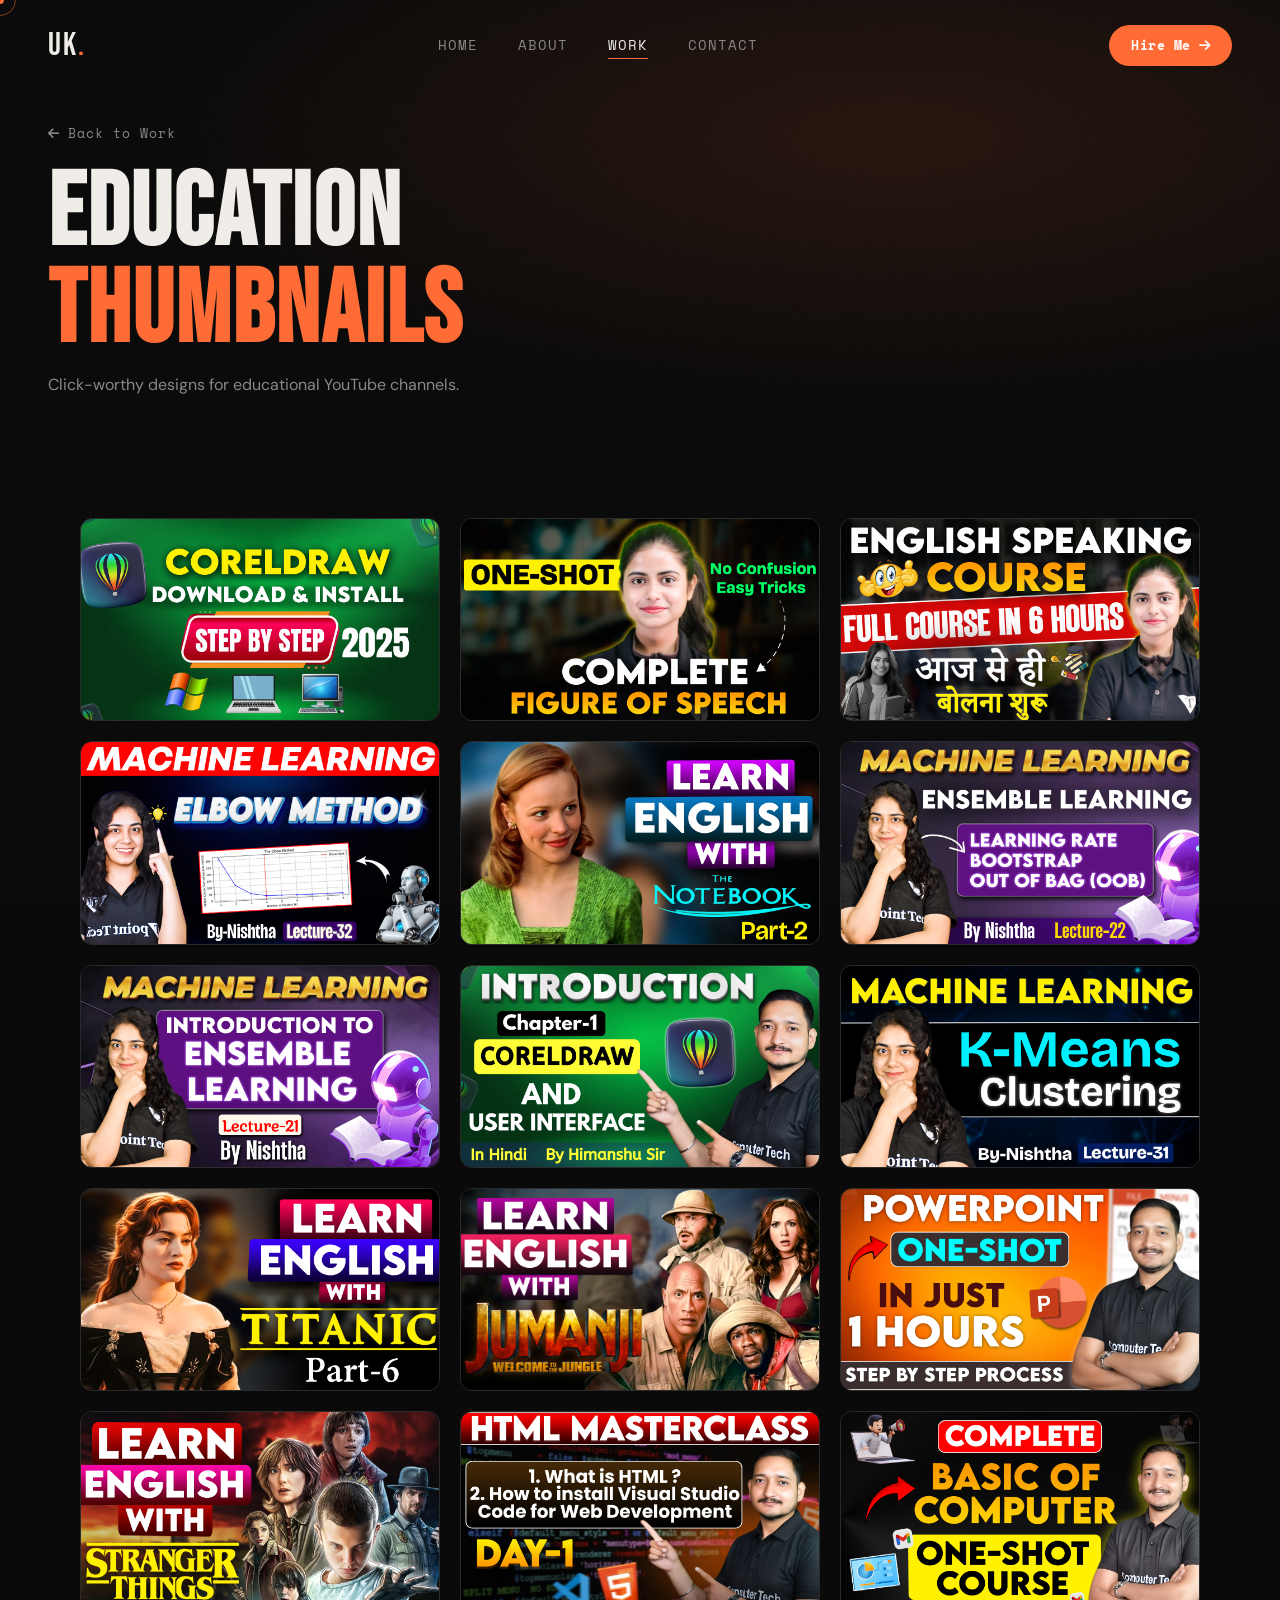
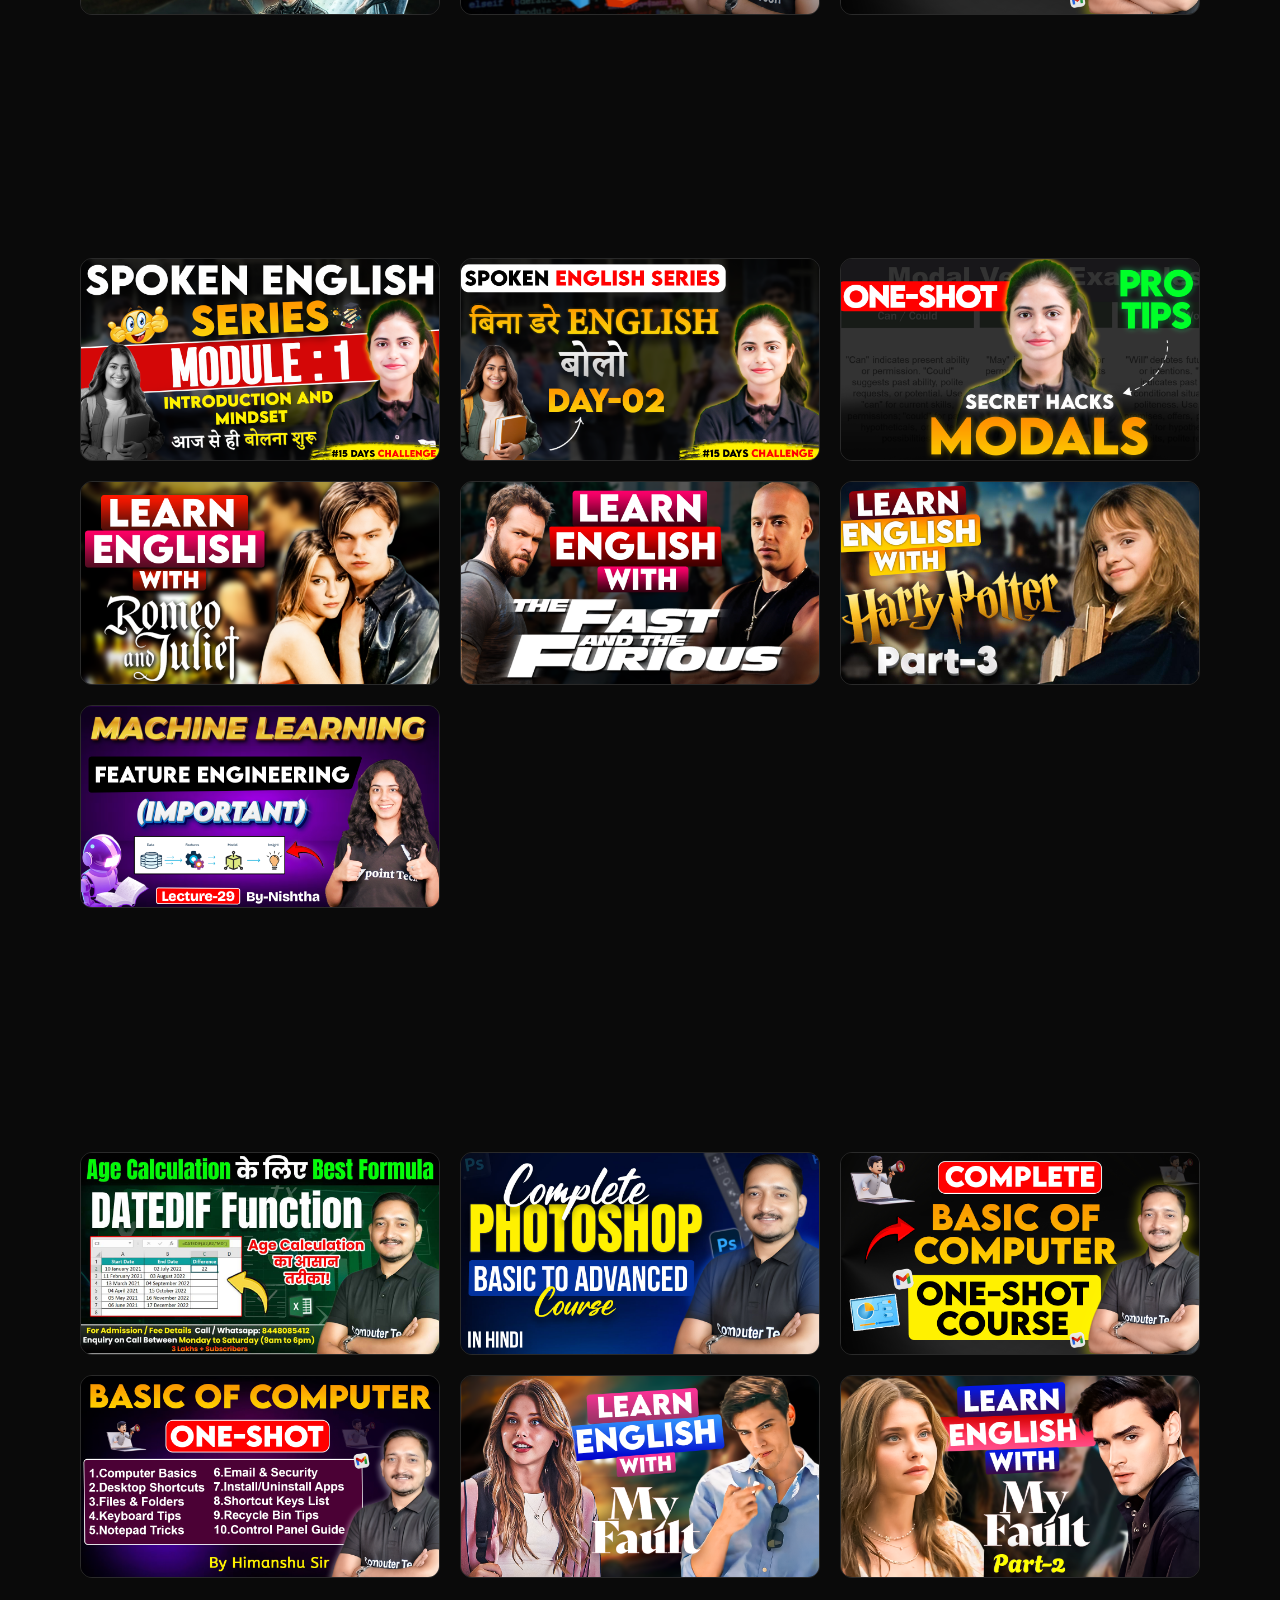
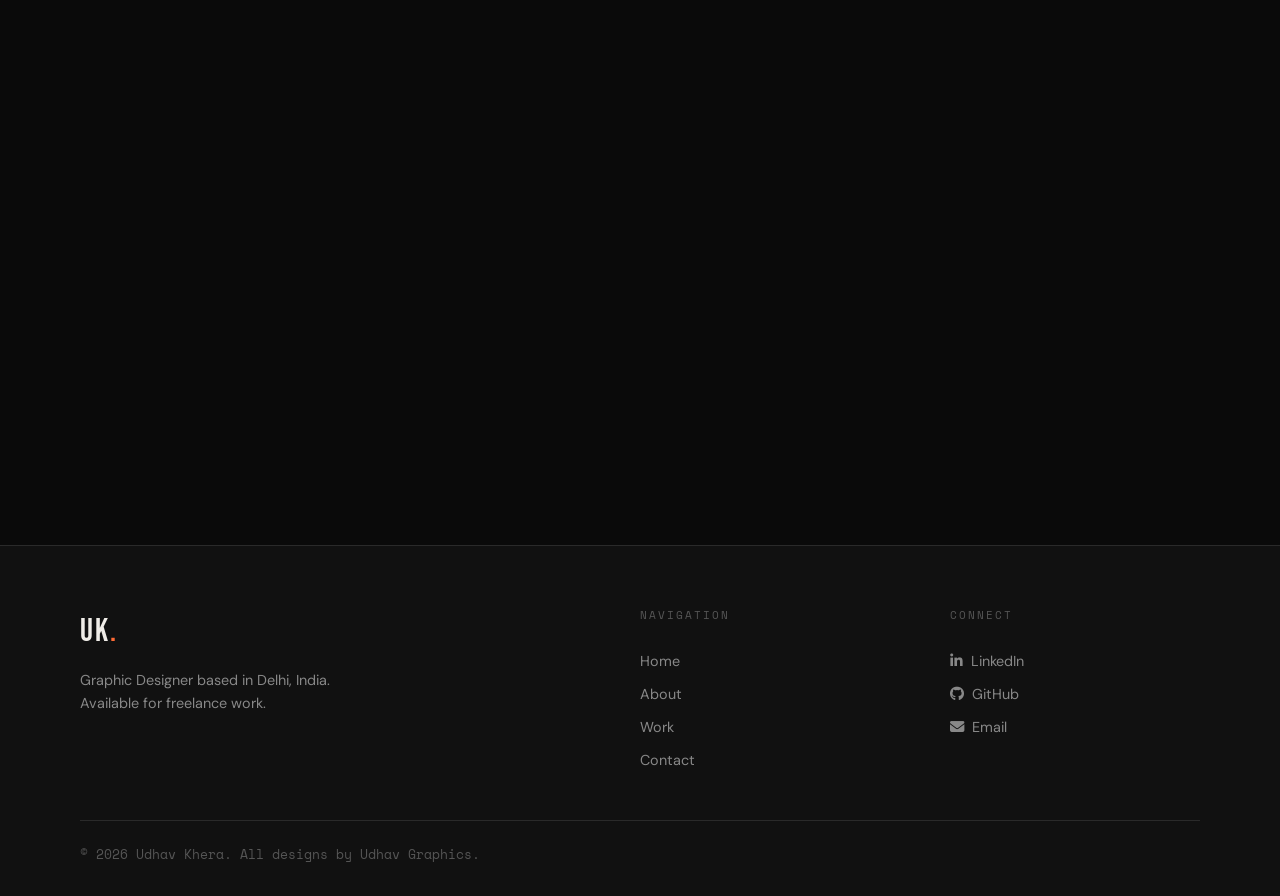
==== Education.html @ 022c0a39 "Upload fixed portfolio website" ====
<!DOCTYPE html>
<html lang="en">
<head>
  <meta charset="UTF-8">
  <meta name="viewport" content="width=device-width, initial-scale=1.0">
  <link rel="stylesheet" href="https://cdnjs.cloudflare.com/ajax/libs/font-awesome/6.5.2/css/all.min.css">
  <link href="https://fonts.googleapis.com/css2?family=Bebas+Neue&family=DM+Sans:ital,opsz,wght@0,9..40,300;0,9..40,400;0,9..40,500;1,9..40,300&family=Space+Mono:wght@400;700&display=swap" rel="stylesheet">
  <link rel="stylesheet" href="./asset/css/style.css">
  <title>Education Thumbnails — Udhav Khera</title>
</head>
<body>
  <div class="cursor"></div>
  <div class="cursor-follower"></div>
  <div class="noise"></div>

  <header class="header" id="header">
    <a href="index.html" class="logo">UK<span>.</span></a>
    <nav class="nav">
      <a href="index.html" class="nav-link">Home</a>
      <a href="index.html#about" class="nav-link">About</a>
      <a href="index.html#work" class="nav-link active">Work</a>
      <a href="contact.html" class="nav-link">Contact</a>
    </nav>
    <a href="contact.html" class="header-cta">Hire Me <i class="fas fa-arrow-right"></i></a>
    <button class="hamburger" id="hamburger" aria-label="Menu"><span></span><span></span></button>
  </header>
  <div class="mobile-nav" id="mobileNav">
    <a href="index.html">Home</a>
    <a href="index.html#about">About</a>
    <a href="index.html#work">Work</a>
    <a href="contact.html">Contact</a>
    <a href="contact.html" class="mobile-cta">Hire Me</a>
  </div>

  <div class="gallery-hero">
    <div class="gallery-hero-content">
      <a href="index.html#work" class="back-link reveal"><i class="fas fa-arrow-left"></i> Back to Work</a>
      <h1 class="reveal">Education<br><em>Thumbnails</em></h1>
      <p class="subtitle reveal">Click-worthy designs for educational YouTube channels.</p>
    </div>
  </div>

  <section class="gallery-section">
    <div class="container">
      <div class="vlog-grid">
        <div class="vlog-card reveal">
          <div class="vlog-thumb"><img src="./asset/images/coreldraw download and install.png" alt="Coreldraw Download and Install" loading="lazy"></div>
        </div>
        <div class="vlog-card reveal">
          <div class="vlog-thumb"><img src="./asset/images/complete figure of speech.png" alt="Complete Figure of Speech" loading="lazy"></div>
        </div>
        <div class="vlog-card reveal">
          <div class="vlog-thumb"><img src="./asset/images/english speaking course.png" alt="English Speaking Course" loading="lazy"></div>
        </div>
        <div class="vlog-card reveal">
          <div class="vlog-thumb"><img src="./asset/images/Elbow method lecture-32.png" alt="Elbow Method Lecture 32" loading="lazy"></div>
        </div>
        <div class="vlog-card reveal">
          <div class="vlog-thumb"><img src="./asset/images/english with the notebook part-2.png" alt="English with the Notebook Part 2" loading="lazy"></div>
        </div>
        <div class="vlog-card reveal">
          <div class="vlog-thumb"><img src="./asset/images/ensemble learning bootstrap.....png" alt="Ensemble Learning Bootstrap" loading="lazy"></div>
        </div>
        <div class="vlog-card reveal">
          <div class="vlog-thumb"><img src="./asset/images/ENSEMBLE LEARNING.3.png" alt="Ensemble Learning 3" loading="lazy"></div>
        </div>
        <div class="vlog-card reveal">
          <div class="vlog-thumb"><img src="./asset/images/INTRODUCTION chapter -1.png" alt="Introduction Chapter 1" loading="lazy"></div>
        </div>
        <div class="vlog-card reveal">
          <div class="vlog-thumb"><img src="./asset/images/k means clustering...333.png" alt="K Means Clustering" loading="lazy"></div>
        </div>
        <div class="vlog-card reveal">
          <div class="vlog-thumb"><img src="./asset/images/learn english with titanic part-6.png" alt="Learn English with Titanic Part 6" loading="lazy"></div>
        </div>
        <div class="vlog-card reveal">
          <div class="vlog-thumb"><img src="./asset/images/LEARN ENGLISH WITH JUMANJI WELCOME TO THE JUNGLE.png" alt="JUMANJI WELCOME to the JUNGLE" loading="lazy"></div>
        </div>
        <div class="vlog-card reveal">
          <div class="vlog-thumb"><img src="./asset/images/powerpoint one shot in just 1 hours.jpg" alt="PowerPoint One Shot" loading="lazy"></div>
        </div>
        <div class="vlog-card reveal">
          <div class="vlog-thumb"><a href="https://youtu.be/m8W5w5XyhVY?si=JLpzvOgdKqkcFuuC" target="_blank"><img src="./asset/images/Learn english with stranger things .....jpg" alt="Learn English with Stranger Things" loading="lazy"></a></div>
        </div>
        <div class="vlog-card reveal">
          <div class="vlog-thumb"><img src="./asset/images/html masterclass.jpg" alt="HTML Masterclass" loading="lazy"></div>
        </div>
        <div class="vlog-card reveal">
          <div class="vlog-thumb"><img src="./asset/images/basics of computer one shot.png" alt="Basics of Computer" loading="lazy"></div>
        </div>
        <div class="vlog-card reveal">
          <div class="vlog-thumb"><img src="./asset/images/javascript tutorial in one shot.jpg" alt="JavaScript Tutorial in One Shot" loading="lazy"></div>
        </div>
        <div class="vlog-card reveal">
          <div class="vlog-thumb"><img src="./asset/images/web layout with html css and javascript.jpg" alt="Web Layout with HTML CSS JS" loading="lazy"></div>
        </div>
        <div class="vlog-card reveal">
          <div class="vlog-thumb"><img src="./asset/images/articles one shot_.png" alt="Articles One Shot" loading="lazy"></div>
        </div>
        <div class="vlog-card reveal">
          <div class="vlog-thumb"><img src="./asset/images/spoken english series.png" alt="Spoken English Series" loading="lazy"></div>
        </div>
        <div class="vlog-card reveal">
          <div class="vlog-thumb"><img src="./asset/images/spoken english series day-2.png" alt="Spoken English Series Day 2" loading="lazy"></div>
        </div>
        <div class="vlog-card reveal">
          <div class="vlog-thumb"><img src="./asset/images/modals verb.png" alt="Modal Verb" loading="lazy"></div>
        </div>
        <div class="vlog-card reveal">
          <div class="vlog-thumb"><img src="./asset/images/learn english with romeo and juliet...png" alt="Learn English with Romeo and Juliet" loading="lazy"></div>
        </div>
        <div class="vlog-card reveal">
          <div class="vlog-thumb"><img src="./asset/images/learn english with the fast and furious.png" alt="Learn English with Fast and Furious" loading="lazy"></div>
        </div>
        <div class="vlog-card reveal">
          <div class="vlog-thumb"><img src="./asset/images/Learn English With Harry Potter Part 3.jpg" alt="Learn English with Harry Potter" loading="lazy"></div>
        </div>
        <div class="vlog-card reveal">
          <div class="vlog-thumb"><img src="./asset/images/FEATURE ENGINEERING (IMPORTANT).png" alt="Feature Engineering" loading="lazy"></div>
        </div>
        <div class="vlog-card reveal">
          <div class="vlog-thumb"><img src="./asset/images/shap and feature_....png" alt="SHAP and Feature Importance" loading="lazy"></div>
        </div>
        <div class="vlog-card reveal">
          <div class="vlog-thumb"><img src="./asset/images/ms word insert tab.png" alt="MS Word Insert Tab" loading="lazy"></div>
        </div>
        <div class="vlog-card reveal">
          <div class="vlog-thumb"><img src="./asset/images/ms word page layout day-15.png" alt="MS Word Page Layout" loading="lazy"></div>
        </div>
        <div class="vlog-card reveal">
          <div class="vlog-thumb"><img src="./asset/images/ms word watermark header day-14.png" alt="MS Word Watermark Header" loading="lazy"></div>
        </div>
        <div class="vlog-card reveal">
          <div class="vlog-thumb"><img src="./asset/images/25 excel formulas.jpg" alt="25 Excel Formulas" loading="lazy"></div>
        </div>
        <div class="vlog-card reveal">
          <div class="vlog-thumb"><img src="./asset/images/dated if function.jpg" alt="Date IF Function Excel" loading="lazy"></div>
        </div>
        <div class="vlog-card reveal">
          <div class="vlog-thumb"><img src="./asset/images/complete photoshop basic to advanced course.jpg" alt="Photoshop Basic to Advanced" loading="lazy"></div>
        </div>
        <div class="vlog-card reveal">
          <div class="vlog-thumb"><img src="./asset/images/basics of computer.3.png" alt="Basics of Computer 3" loading="lazy"></div>
        </div>
        <div class="vlog-card reveal">
          <div class="vlog-thumb"><img src="./asset/images/basics of computer.33.png" alt="Basics of Computer 33" loading="lazy"></div>
        </div>
        <div class="vlog-card reveal">
          <div class="vlog-thumb"><img src="./asset/images/learn english with my fault.png" alt="Learn English with My Fault" loading="lazy"></div>
        </div>
        <div class="vlog-card reveal">
          <div class="vlog-thumb"><img src="./asset/images/learn english with my fault part-2.png" alt="Learn English with My Fault Part 2" loading="lazy"></div>
        </div>
        <div class="vlog-card reveal">
          <div class="vlog-thumb"><img src="./asset/images/Learn english with stranger things season 2.png" alt="Stranger Things Season 2" loading="lazy"></div>
        </div>
        <div class="vlog-card reveal">
          <div class="vlog-thumb"><img src="./asset/images/Learn english with The Office...jpg" alt="Learn English with The Office" loading="lazy"></div>
        </div>
        <div class="vlog-card reveal">
          <div class="vlog-thumb"><img src="./asset/images/learn english with titanic...png" alt="Learn English with Titanic" loading="lazy"></div>
        </div>
        <div class="vlog-card reveal">
          <div class="vlog-thumb"><img src="./asset/images/Lost in Love.png" alt="Lost in Love" loading="lazy"></div>
        </div>
        <div class="vlog-card reveal">
          <div class="vlog-thumb"><img src="./asset/images/Video editing.png" alt="Video Editing" loading="lazy"></div>
        </div>
      </div>
    </div>
  </section>

  <footer class="footer">
    <div class="container">
      <div class="footer-grid">
        <div class="footer-brand">
          <span class="logo">UK<span>.</span></span>
          <p>Graphic Designer based in Delhi, India. Available for freelance work.</p>
        </div>
        <div class="footer-links">
          <p class="footer-heading">Navigation</p>
          <a href="index.html">Home</a>
          <a href="index.html#about">About</a>
          <a href="index.html#work">Work</a>
          <a href="contact.html">Contact</a>
        </div>
        <div class="footer-social">
          <p class="footer-heading">Connect</p>
          <a href="https://www.linkedin.com/in/udhav-khera-a5574b271/" target="_blank"><i class="fa-brands fa-linkedin-in"></i> LinkedIn</a>
          <a href="https://github.com/udhavkhera20050-hub" target="_blank"><i class="fa-brands fa-github"></i> GitHub</a>
          <a href="mailto:udhavkhera8@gmail.com"><i class="fas fa-envelope"></i> Email</a>
        </div>
      </div>
      <div class="footer-bottom"><p>&copy; 2026 Udhav Khera. All designs by Udhav Graphics.</p></div>
    </div>
  </footer>

  <script src="./asset/js/main.js"></script>
</body>
</html>
---- asset/css/style.css ----
/* =============================================
   UDHAV KHERA — PORTFOLIO CSS
   Dark editorial aesthetic, orange accent
   ============================================= */

:root {
  --bg: #0a0a0a;
  --bg2: #111111;
  --bg3: #181818;
  --surface: #1a1a1a;
  --border: #2a2a2a;
  --accent: #ff6b35;
  --accent2: #f7c59f;
  --text: #f0ede8;
  --muted: #888;
  --muted2: #555;
  --font-head: 'Bebas Neue', sans-serif;
  --font-body: 'DM Sans', sans-serif;
  --font-mono: 'Space Mono', monospace;
  --radius: 12px;
  --transition: 0.3s cubic-bezier(0.4, 0, 0.2, 1);
}

*, *::before, *::after { box-sizing: border-box; margin: 0; padding: 0; }

html { scroll-behavior: smooth; }

body {
  background: var(--bg);
  color: var(--text);
  font-family: var(--font-body);
  font-size: 16px;
  line-height: 1.6;
  overflow-x: hidden;
  cursor: none;
}

/* ── Custom Cursor ── */
.cursor {
  position: fixed;
  width: 8px; height: 8px;
  background: var(--accent);
  border-radius: 50%;
  pointer-events: none;
  z-index: 9999;
  transform: translate(-50%, -50%);
  transition: transform 0.1s;
}
.cursor-follower {
  position: fixed;
  width: 32px; height: 32px;
  border: 1.5px solid rgba(255,107,53,0.5);
  border-radius: 50%;
  pointer-events: none;
  z-index: 9998;
  transform: translate(-50%, -50%);
  transition: all 0.15s ease;
}

/* ── Noise Overlay ── */
.noise {
  position: fixed;
  inset: 0;
  background-image: url("data:image/svg+xml,%3Csvg viewBox='0 0 256 256' xmlns='http://www.w3.org/2000/svg'%3E%3Cfilter id='noise'%3E%3CfeTurbulence type='fractalNoise' baseFrequency='0.9' numOctaves='4' stitchTiles='stitch'/%3E%3C/filter%3E%3Crect width='100%25' height='100%25' filter='url(%23noise)' opacity='0.04'/%3E%3C/svg%3E");
  pointer-events: none;
  z-index: 9997;
  opacity: 0.4;
}

/* ── Header ── */
.header {
  position: fixed;
  top: 0; left: 0; right: 0;
  display: flex;
  align-items: center;
  justify-content: space-between;
  padding: 20px 48px;
  z-index: 1000;
  transition: background var(--transition), backdrop-filter var(--transition);
}
.header.scrolled {
  background: rgba(10,10,10,0.85);
  backdrop-filter: blur(20px);
  border-bottom: 1px solid var(--border);
}
.logo {
  font-family: var(--font-head);
  font-size: 2rem;
  color: var(--text);
  text-decoration: none;
  letter-spacing: 2px;
}
.logo span { color: var(--accent); }
.nav { display: flex; gap: 40px; }
.nav-link {
  color: var(--muted);
  text-decoration: none;
  font-size: 0.85rem;
  font-family: var(--font-mono);
  letter-spacing: 1px;
  text-transform: uppercase;
  transition: color var(--transition);
  position: relative;
}
.nav-link::after {
  content: '';
  position: absolute;
  bottom: -3px; left: 0;
  width: 0; height: 1px;
  background: var(--accent);
  transition: width var(--transition);
}
.nav-link:hover, .nav-link.active { color: var(--text); }
.nav-link:hover::after, .nav-link.active::after { width: 100%; }

.header-cta {
  display: flex; align-items: center; gap: 8px;
  background: var(--accent);
  color: #fff;
  padding: 10px 22px;
  border-radius: 50px;
  text-decoration: none;
  font-size: 0.82rem;
  font-family: var(--font-mono);
  letter-spacing: 0.5px;
  transition: all var(--transition);
  font-weight: 700;
}
.header-cta:hover { background: var(--accent2); color: #000; transform: translateY(-2px); }

/* ── Hamburger ── */
.hamburger {
  display: none;
  flex-direction: column;
  gap: 5px;
  background: none;
  border: none;
  cursor: pointer;
  padding: 4px;
}
.hamburger span {
  display: block;
  width: 24px; height: 2px;
  background: var(--text);
  transition: all var(--transition);
}

/* ── Mobile Nav ── */
.mobile-nav {
  display: none;
  position: fixed;
  inset: 0;
  background: var(--bg);
  z-index: 999;
  flex-direction: column;
  align-items: center;
  justify-content: center;
  gap: 32px;
}
.mobile-nav.open { display: flex; }
.mobile-nav a {
  font-family: var(--font-head);
  font-size: 3rem;
  color: var(--text);
  text-decoration: none;
  letter-spacing: 3px;
  transition: color var(--transition);
}
.mobile-nav a:hover { color: var(--accent); }
.mobile-cta {
  font-size: 1.5rem !important;
  background: var(--accent);
  color: #fff !important;
  padding: 14px 40px;
  border-radius: 50px;
}

/* ── Container ── */
.container { max-width: 1200px; margin: 0 auto; padding: 0 40px; }

/* ── Reveal Animation ── */
.reveal { opacity: 0; transform: translateY(30px); transition: opacity 0.7s ease, transform 0.7s ease; }
.reveal.visible { opacity: 1; transform: none; }

/* ══════════════════════════════════
   HERO
══════════════════════════════════ */
.hero {
  min-height: 100vh;
  display: flex;
  align-items: center;
  position: relative;
  overflow: hidden;
  padding: 120px 48px 80px;
}
.hero-bg {
  position: absolute; inset: 0;
  pointer-events: none;
}
.hero-circle {
  position: absolute;
  border-radius: 50%;
  filter: blur(80px);
  opacity: 0.15;
}
.c1 {
  width: 600px; height: 600px;
  background: radial-gradient(circle, var(--accent), transparent);
  top: -200px; right: -100px;
}
.c2 {
  width: 400px; height: 400px;
  background: radial-gradient(circle, #f7c59f, transparent);
  bottom: -100px; left: 100px;
}
.grid-lines {
  position: absolute; inset: 0;
  background-image:
    linear-gradient(rgba(255,255,255,0.02) 1px, transparent 1px),
    linear-gradient(90deg, rgba(255,255,255,0.02) 1px, transparent 1px);
  background-size: 60px 60px;
}

.hero-content { flex: 1; max-width: 620px; z-index: 1; }

.hero-badge {
  display: inline-flex;
  align-items: center;
  gap: 8px;
  background: rgba(255,107,53,0.1);
  border: 1px solid rgba(255,107,53,0.3);
  color: var(--accent);
  padding: 6px 14px;
  border-radius: 50px;
  font-size: 0.78rem;
  font-family: var(--font-mono);
  letter-spacing: 1px;
  margin-bottom: 24px;
}
.hero-badge .dot {
  width: 6px; height: 6px;
  background: var(--accent);
  border-radius: 50%;
  animation: pulse 1.5s infinite;
}
@keyframes pulse {
  0%, 100% { opacity: 1; }
  50% { opacity: 0.3; }
}

.hero-name {
  font-family: var(--font-head);
  font-size: clamp(5rem, 10vw, 9rem);
  line-height: 0.9;
  letter-spacing: -2px;
  margin-bottom: 20px;
}
.hero-name .line { display: block; }
.accent-line { color: var(--accent); }
.dot-accent { color: var(--text); }

.hero-role {
  display: flex;
  align-items: center;
  gap: 10px;
  font-size: 1.1rem;
  color: var(--muted);
  margin-bottom: 20px;
  font-family: var(--font-mono);
}
.type-wrap { display: flex; align-items: center; }
.typed-text { color: var(--accent); font-weight: 700; }
.cursor-blink {
  color: var(--accent);
  animation: blink 1s step-end infinite;
  margin-left: 2px;
}
@keyframes blink { 0%,100% { opacity:1; } 50% { opacity:0; } }

.hero-desc {
  color: var(--muted);
  font-size: 1rem;
  line-height: 1.7;
  max-width: 480px;
  margin-bottom: 36px;
}

.hero-actions { display: flex; align-items: center; gap: 24px; flex-wrap: wrap; }

.btn-primary {
  display: inline-flex;
  align-items: center; gap: 10px;
  background: var(--accent);
  color: #fff;
  padding: 14px 30px;
  border-radius: 50px;
  text-decoration: none;
  font-family: var(--font-mono);
  font-size: 0.85rem;
  font-weight: 700;
  letter-spacing: 0.5px;
  transition: all var(--transition);
}
.btn-primary:hover { background: #ff8555; transform: translateY(-3px); box-shadow: 0 12px 30px rgba(255,107,53,0.3); }
.btn-primary.btn-lg { padding: 18px 40px; font-size: 0.95rem; }

.btn-ghost {
  display: inline-flex;
  align-items: center; gap: 8px;
  border: 1px solid var(--border);
  color: var(--text);
  padding: 14px 28px;
  border-radius: 50px;
  text-decoration: none;
  font-family: var(--font-mono);
  font-size: 0.85rem;
  transition: all var(--transition);
}
.btn-ghost:hover { border-color: var(--accent); color: var(--accent); }

.social-row { display: flex; gap: 12px; }
.social-ico {
  width: 44px; height: 44px;
  display: flex; align-items: center; justify-content: center;
  border: 1px solid var(--border);
  border-radius: 50%;
  color: var(--muted);
  text-decoration: none;
  font-size: 0.9rem;
  transition: all var(--transition);
}
.social-ico:hover { border-color: var(--accent); color: var(--accent); }

/* ── Hero Visual ── */
.hero-visual {
  flex: 0 0 auto;
  display: flex;
  align-items: center;
  justify-content: center;
  z-index: 1;
  margin-left: 60px;
}
.card-stack { position: relative; width: 320px; height: 320px; }

.avatar-ring {
  position: absolute;
  top: 50%; left: 50%;
  transform: translate(-50%, -50%);
  width: 200px; height: 200px;
}
.avatar-inner {
  position: absolute;
  inset: 10px;
  background: linear-gradient(135deg, var(--accent), #ff9a6c);
  border-radius: 50%;
  display: flex; align-items: center; justify-content: center;
}
.avatar-initials {
  font-family: var(--font-head);
  font-size: 3.5rem;
  color: #fff;
  letter-spacing: 3px;
}
.ring-svg {
  position: absolute; inset: 0;
  animation: spin 20s linear infinite;
}
@keyframes spin { to { transform: rotate(360deg); } }

.floating-card {
  position: absolute;
  background: var(--surface);
  border: 1px solid var(--border);
  border-radius: var(--radius);
  padding: 12px 16px;
  display: flex; align-items: center; gap: 8px;
  font-family: var(--font-mono);
  font-size: 0.75rem;
  color: var(--text);
  white-space: nowrap;
  animation: float 3s ease-in-out infinite;
}
.floating-card i { color: var(--accent); }
.fc1 { top: 0; left: -20px; animation-delay: 0s; }
.fc2 { top: 0; right: -10px; animation-delay: 1s; }
.fc3 { bottom: 20px; left: -10px; animation-delay: 2s; }
@keyframes float {
  0%,100% { transform: translateY(0); }
  50% { transform: translateY(-8px); }
}

.stat-chip {
  position: absolute;
  background: var(--accent);
  color: #fff;
  padding: 8px 14px;
  border-radius: 50px;
  display: flex; flex-direction: column; align-items: center;
  font-family: var(--font-mono);
}
.stat-chip strong { font-size: 1.2rem; line-height: 1; }
.stat-chip span { font-size: 0.6rem; opacity: 0.85; }
.s1 { bottom: 10px; right: -10px; }
.s2 { top: 50%; right: -40px; transform: translateY(-50%); }

.scroll-hint {
  position: absolute;
  bottom: 40px;
  left: 50%;
  transform: translateX(-50%);
  display: flex;
  flex-direction: column;
  align-items: center;
  gap: 8px;
  color: var(--muted2);
  font-size: 0.7rem;
  font-family: var(--font-mono);
  letter-spacing: 2px;
  text-transform: uppercase;
}
.scroll-line {
  width: 1px;
  height: 50px;
  background: linear-gradient(to bottom, var(--muted2), transparent);
  animation: scrollLine 2s ease-in-out infinite;
}
@keyframes scrollLine {
  0% { transform: scaleY(0); transform-origin: top; }
  50% { transform: scaleY(1); transform-origin: top; }
  51% { transform: scaleY(1); transform-origin: bottom; }
  100% { transform: scaleY(0); transform-origin: bottom; }
}

/* ── Marquee ── */
.marquee-section {
  border-top: 1px solid var(--border);
  border-bottom: 1px solid var(--border);
  padding: 18px 0;
  overflow: hidden;
  background: var(--bg2);
}
.marquee-track {
  display: flex;
  gap: 40px;
  white-space: nowrap;
  animation: marquee 25s linear infinite;
  font-family: var(--font-mono);
  font-size: 0.8rem;
  color: var(--muted);
  letter-spacing: 1px;
  text-transform: uppercase;
}
.marquee-track .sep { color: var(--accent); }
@keyframes marquee { to { transform: translateX(-50%); } }

/* ── Section Labels ── */
.section-label {
  display: flex;
  align-items: center;
  gap: 12px;
  font-family: var(--font-mono);
  font-size: 0.75rem;
  color: var(--accent);
  letter-spacing: 2px;
  text-transform: uppercase;
  margin-bottom: 24px;
}
.label-line {
  display: block;
  width: 40px; height: 1px;
  background: var(--accent);
}

.section-heading {
  font-family: var(--font-head);
  font-size: clamp(2.5rem, 5vw, 4.5rem);
  line-height: 1;
  letter-spacing: 1px;
  margin-bottom: 20px;
}
.section-heading em { color: var(--accent); font-style: normal; }

/* ══════════════════════════════════
   ABOUT
══════════════════════════════════ */
.about { padding: 120px 0; }

.about-grid {
  display: grid;
  grid-template-columns: 1fr 1fr;
  gap: 80px;
  align-items: start;
}
.about-left p { color: var(--muted); margin-bottom: 16px; line-height: 1.8; }
.about-left strong { color: var(--text); }

.about-stats {
  display: flex;
  gap: 32px;
  margin: 36px 0;
}
.stat-box {
  display: flex;
  flex-direction: column;
  gap: 4px;
}
.stat-num {
  font-family: var(--font-head);
  font-size: 3rem;
  color: var(--accent);
  line-height: 1;
}
.stat-lbl {
  font-size: 0.75rem;
  font-family: var(--font-mono);
  color: var(--muted);
  letter-spacing: 1px;
  text-transform: uppercase;
}
.about-btns { display: flex; gap: 16px; flex-wrap: wrap; margin-top: 8px; }

.skills-block {
  background: var(--surface);
  border: 1px solid var(--border);
  border-radius: var(--radius);
  padding: 28px;
  margin-bottom: 24px;
}
.skills-title {
  font-family: var(--font-mono);
  font-size: 0.72rem;
  color: var(--muted);
  letter-spacing: 2px;
  text-transform: uppercase;
  margin-bottom: 16px;
}
.skill-pills { display: flex; flex-wrap: wrap; gap: 8px; }
.skill-pills span {
  background: rgba(255,107,53,0.08);
  border: 1px solid rgba(255,107,53,0.2);
  color: var(--accent2);
  padding: 5px 12px;
  border-radius: 50px;
  font-size: 0.78rem;
  font-family: var(--font-mono);
}

.services-list { display: flex; flex-direction: column; gap: 16px; }
.service-item {
  display: flex;
  gap: 16px;
  align-items: flex-start;
  background: var(--surface);
  border: 1px solid var(--border);
  border-radius: var(--radius);
  padding: 20px;
  transition: border-color var(--transition);
}
.service-item:hover { border-color: var(--accent); }
.service-icon {
  width: 42px; height: 42px;
  min-width: 42px;
  background: rgba(255,107,53,0.1);
  border-radius: 10px;
  display: flex; align-items: center; justify-content: center;
  color: var(--accent);
  font-size: 1rem;
}
.service-item h4 { font-size: 0.95rem; margin-bottom: 4px; }
.service-item p { font-size: 0.82rem; color: var(--muted); margin: 0; }

/* ══════════════════════════════════
   WORK
══════════════════════════════════ */
.work { padding: 120px 0; background: var(--bg2); }

.work-header {
  display: flex;
  justify-content: space-between;
  align-items: flex-end;
  margin-bottom: 60px;
}
.work-header p { color: var(--muted); max-width: 340px; text-align: right; }

/* ── Work Slider ── */
.work-slider-wrap { position: relative; }

.work-slider-viewport {
  overflow: hidden;
  border-radius: var(--radius);
}

.work-slider-track {
  display: flex;
  gap: 20px;
  transition: transform 0.55s cubic-bezier(0.4, 0, 0.2, 1);
  will-change: transform;
}

.work-card {
  flex: 0 0 calc((100% - 40px) / 3);
  border-radius: var(--radius);
  overflow: hidden;
  background: var(--surface);
  border: 1px solid var(--border);
  transition: border-color var(--transition), transform var(--transition);
}
.work-card:hover {
  border-color: var(--accent);
  transform: translateY(-4px);
}
.work-card-inner {
  display: block;
  text-decoration: none;
  color: var(--text);
}
.work-thumb {
  position: relative;
  overflow: hidden;
  aspect-ratio: 16/9;
  background: var(--bg3);
}
.work-thumb img {
  width: 100%; height: 100%;
  object-fit: contain;
  transition: transform 0.5s ease;
  display: block;
}
.work-card:hover .work-thumb img { transform: scale(1.06); }

.work-overlay {
  position: absolute; inset: 0;
  background: rgba(10,10,10,0.72);
  display: flex; align-items: center; justify-content: center;
  opacity: 0;
  transition: opacity var(--transition);
}
.work-card:hover .work-overlay { opacity: 1; }
.view-label {
  display: flex; align-items: center; gap: 8px;
  background: var(--accent);
  color: #fff;
  padding: 10px 20px;
  border-radius: 50px;
  font-family: var(--font-mono);
  font-size: 0.78rem;
  font-weight: 700;
}

.work-meta {
  padding: 16px 18px 18px;
  border-top: 1px solid var(--border);
}
.work-tag {
  font-family: var(--font-mono);
  font-size: 0.65rem;
  color: var(--accent);
  letter-spacing: 1.5px;
  text-transform: uppercase;
  margin-bottom: 5px;
  display: block;
}
.work-meta h3 { font-size: 0.95rem; margin-bottom: 4px; font-weight: 500; }
.work-meta p { font-size: 0.78rem; color: var(--muted); line-height: 1.5; }

/* ── Slider Controls ── */
.slider-controls {
  display: flex;
  align-items: center;
  justify-content: center;
  gap: 20px;
  margin-top: 36px;
}

.slider-btn {
  width: 46px; height: 46px;
  border-radius: 50%;
  border: 1px solid var(--border);
  background: var(--surface);
  color: var(--text);
  font-size: 0.9rem;
  cursor: pointer;
  display: flex; align-items: center; justify-content: center;
  transition: all var(--transition);
  flex-shrink: 0;
}
.slider-btn:hover:not(:disabled) {
  border-color: var(--accent);
  background: var(--accent);
  color: #fff;
}
.slider-btn:disabled { opacity: 0.25; cursor: default; }

.slider-dots {
  display: flex;
  gap: 8px;
  align-items: center;
}
.slider-dot {
  width: 6px; height: 6px;
  border-radius: 50%;
  background: var(--border);
  cursor: pointer;
  transition: all var(--transition);
  border: none;
  padding: 0;
}
.slider-dot.active {
  background: var(--accent);
  width: 22px;
  border-radius: 3px;
}

.slider-counter {
  font-family: var(--font-mono);
  font-size: 0.75rem;
  color: var(--muted);
  letter-spacing: 1px;
  min-width: 50px;
  text-align: center;
}

/* ══════════════════════════════════
   CTA SECTION
══════════════════════════════════ */
.cta-section { padding: 120px 0; }
.cta-inner {
  text-align: center;
  max-width: 700px;
  margin: 0 auto;
}
.cta-badge {
  display: inline-block;
  background: rgba(255,107,53,0.1);
  border: 1px solid rgba(255,107,53,0.3);
  color: var(--accent);
  padding: 6px 16px;
  border-radius: 50px;
  font-size: 0.75rem;
  font-family: var(--font-mono);
  letter-spacing: 2px;
  text-transform: uppercase;
  margin-bottom: 24px;
}
.cta-inner h2 {
  font-family: var(--font-head);
  font-size: clamp(2.5rem, 5vw, 4.5rem);
  line-height: 1;
  margin-bottom: 16px;
}
.cta-inner h2 em { color: var(--accent); font-style: normal; }
.cta-inner p { color: var(--muted); margin-bottom: 36px; font-size: 1rem; }

/* ══════════════════════════════════
   FOOTER
══════════════════════════════════ */
.footer {
  background: var(--bg2);
  border-top: 1px solid var(--border);
  padding: 60px 0 30px;
}
.footer-grid {
  display: grid;
  grid-template-columns: 2fr 1fr 1fr;
  gap: 60px;
  margin-bottom: 48px;
}
.footer-brand p { color: var(--muted); font-size: 0.9rem; margin-top: 12px; max-width: 260px; }
.footer-heading {
  font-family: var(--font-mono);
  font-size: 0.7rem;
  color: var(--muted2);
  letter-spacing: 2px;
  text-transform: uppercase;
  margin-bottom: 16px;
}
.footer-links, .footer-social { display: flex; flex-direction: column; gap: 10px; }
.footer-links a, .footer-social a {
  color: var(--muted);
  text-decoration: none;
  font-size: 0.9rem;
  transition: color var(--transition);
  display: flex; align-items: center; gap: 8px;
}
.footer-links a:hover, .footer-social a:hover { color: var(--accent); }
.footer-bottom {
  border-top: 1px solid var(--border);
  padding-top: 24px;
  font-size: 0.8rem;
  color: var(--muted2);
  font-family: var(--font-mono);
}

/* ══════════════════════════════════
   GALLERY PAGES
══════════════════════════════════ */
.gallery-hero {
  min-height: 50vh;
  display: flex;
  align-items: flex-end;
  padding: 120px 48px 60px;
  position: relative;
  overflow: hidden;
}
.gallery-hero::before {
  content: '';
  position: absolute; inset: 0;
  background: radial-gradient(ellipse at 70% 30%, rgba(255,107,53,0.12), transparent 60%);
}
.gallery-hero-content { z-index: 1; }
.gallery-hero h1 {
  font-family: var(--font-head);
  font-size: clamp(4rem, 8vw, 7rem);
  line-height: 0.95;
  letter-spacing: 2px;
  margin: 20px 0 12px;
}
.gallery-hero h1 em { color: var(--accent); font-style: normal; }
.gallery-hero .subtitle { color: var(--muted); font-size: 1rem; }

.back-link {
  display: inline-flex; align-items: center; gap: 8px;
  color: var(--muted);
  text-decoration: none;
  font-family: var(--font-mono);
  font-size: 0.8rem;
  letter-spacing: 1px;
  transition: color var(--transition);
}
.back-link:hover { color: var(--accent); }

.gallery-section { padding: 60px 0 120px; }

.vlog-grid {
  display: grid;
  grid-template-columns: repeat(3, 1fr);
  gap: 20px;
}
.vlog-card {
  border-radius: var(--radius);
  overflow: hidden;
  background: var(--surface);
  border: 1px solid var(--border);
  transition: transform var(--transition), box-shadow var(--transition);
}
.vlog-card:hover {
  transform: translateY(-6px);
  box-shadow: 0 20px 40px rgba(0,0,0,0.4);
  border-color: var(--accent);
}
.vlog-thumb { position: relative; aspect-ratio: 16/9; overflow: hidden; }
.vlog-thumb img {
  width: 100%; height: 100%;
  object-fit: contain;
  display: block;
  transition: transform 0.5s ease;
}
.vlog-card:hover .vlog-thumb img { transform: scale(1.05); }
.vlog-thumb a { display: block; height: 100%; }

/* ══════════════════════════════════
   CONTACT PAGE
══════════════════════════════════ */
.contact-hero {
  min-height: 55vh;
  display: flex;
  align-items: flex-end;
  padding: 140px 48px 60px;
  position: relative;
  overflow: hidden;
}
.contact-hero::before {
  content: '';
  position: absolute; inset: 0;
  background: radial-gradient(ellipse at 30% 70%, rgba(255,107,53,0.12), transparent 60%);
}
.contact-hero-content { z-index: 1; }
.contact-hero h1 {
  font-family: var(--font-head);
  font-size: clamp(4rem, 8vw, 7rem);
  line-height: 0.95;
  letter-spacing: 2px;
  margin: 20px 0 12px;
}
.contact-hero h1 em { color: var(--accent); font-style: normal; }
.contact-hero p { color: var(--muted); font-size: 1rem; }

.contact-body { padding: 80px 0 120px; }
.contact-grid {
  display: grid;
  grid-template-columns: 1fr 1fr;
  gap: 40px;
}

.contact-info-card, .contact-map {
  background: var(--surface);
  border: 1px solid var(--border);
  border-radius: var(--radius);
  padding: 40px;
}
.contact-info-card h3, .contact-map h3 {
  font-family: var(--font-head);
  font-size: 2rem;
  letter-spacing: 1px;
  margin-bottom: 12px;
}
.contact-info-card > p, .contact-map > p { color: var(--muted); margin-bottom: 32px; }

.contact-info {
  list-style: none;
  display: flex;
  flex-direction: column;
  gap: 20px;
  margin-bottom: 32px;
}
.contact-info li {
  display: flex;
  align-items: flex-start;
  gap: 16px;
}
.contact-info li i {
  color: var(--accent);
  font-size: 1rem;
  margin-top: 2px;
  width: 20px;
}
.contact-info li span { color: var(--text); font-size: 0.95rem; }

.social-links { display: flex; gap: 12px; }
.social-links a {
  width: 44px; height: 44px;
  display: flex; align-items: center; justify-content: center;
  border: 1px solid var(--border);
  border-radius: 50%;
  color: var(--muted);
  text-decoration: none;
  font-size: 0.9rem;
  transition: all var(--transition);
}
.social-links a:hover { border-color: var(--accent); color: var(--accent); background: rgba(255,107,53,0.08); }

.map-placeholder {
  background: var(--bg3);
  border: 2px dashed var(--border);
  border-radius: var(--radius);
  height: 180px;
  display: flex;
  flex-direction: column;
  align-items: center;
  justify-content: center;
  gap: 8px;
  color: var(--muted);
  margin-bottom: 20px;
}
.map-placeholder i { font-size: 2rem; color: var(--accent); }
.map-placeholder p { font-size: 1rem; }

/* ══════════════════════════════════
   RESPONSIVE
══════════════════════════════════ */
@media (max-width: 1024px) {
  .hero { flex-direction: column; text-align: center; padding: 120px 24px 80px; }
  .hero-content { max-width: 100%; }
  .hero-visual { margin-left: 0; margin-top: 60px; }
  .hero-role { justify-content: center; }
  .hero-actions { justify-content: center; }
  .about-grid { grid-template-columns: 1fr; gap: 48px; }
  .work-card { flex: 0 0 calc(50% - 10px); }
  .footer-grid { grid-template-columns: 1fr 1fr; }
  .vlog-grid { grid-template-columns: repeat(2, 1fr); }
  .contact-grid { grid-template-columns: 1fr; }
  .s2 { display: none; }
}

@media (max-width: 768px) {
  .header { padding: 16px 24px; }
  .nav, .header-cta { display: none; }
  .hamburger { display: flex; }
  .hero { padding-top: 100px; }
  .hero-name { font-size: 4rem; }
  .work-header { flex-direction: column; align-items: flex-start; }
  .work-header p { text-align: left; margin-top: 12px; }
  .footer-grid { grid-template-columns: 1fr; gap: 32px; }
  .vlog-grid { grid-template-columns: 1fr; }
  .work-card { flex: 0 0 85%; }
  .gallery-hero, .contact-hero { padding: 100px 24px 40px; }
  .container { padding: 0 24px; }
  .about-stats { flex-direction: column; gap: 16px; }
  .card-stack { width: 260px; height: 260px; }
  .fc2, .s1, .s2 { display: none; }
}


/* Portfolio image fix: show complete thumbnails/cards without cropping */
.work-thumb,
.vlog-thumb {
  background: #111;
}
.work-thumb img,
.vlog-thumb img {
  object-fit: contain !important;
  object-position: center center;
  background: #111;
}
.work-thumb {
  aspect-ratio: 16 / 9;
}
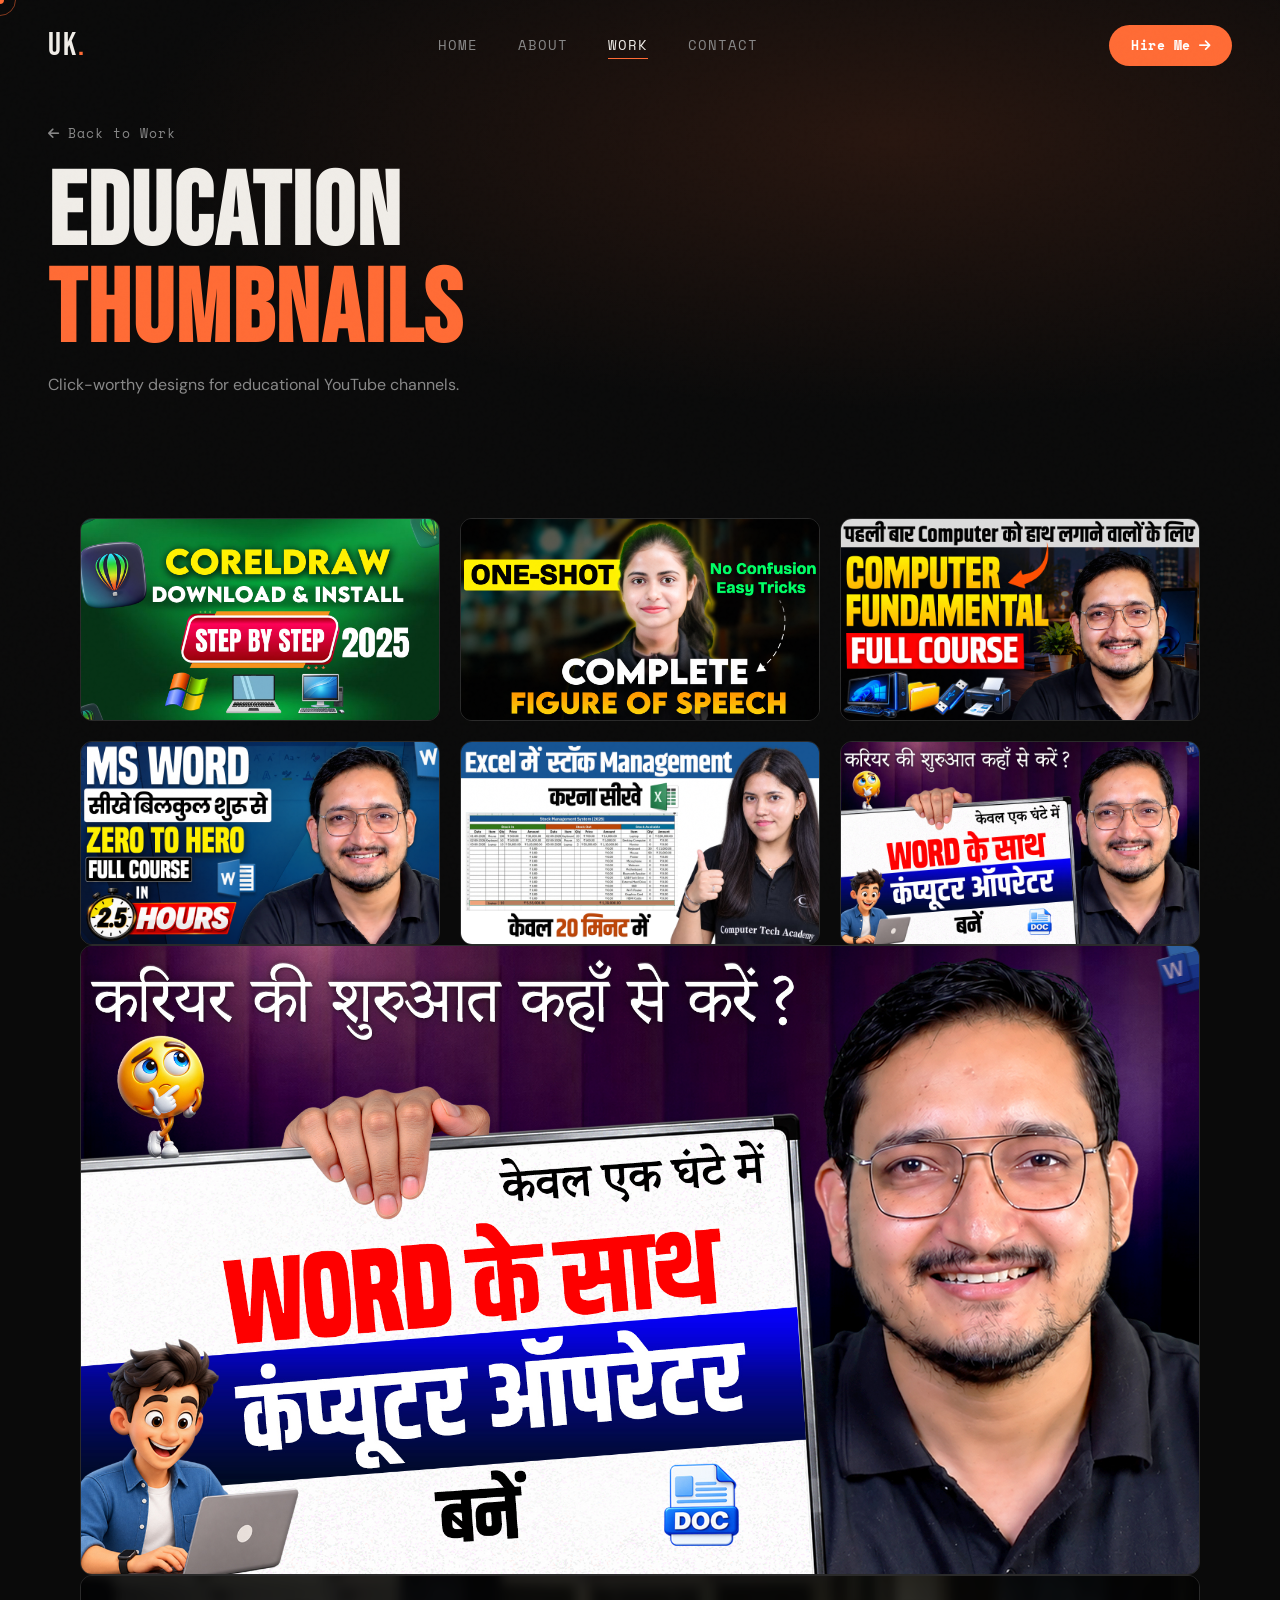
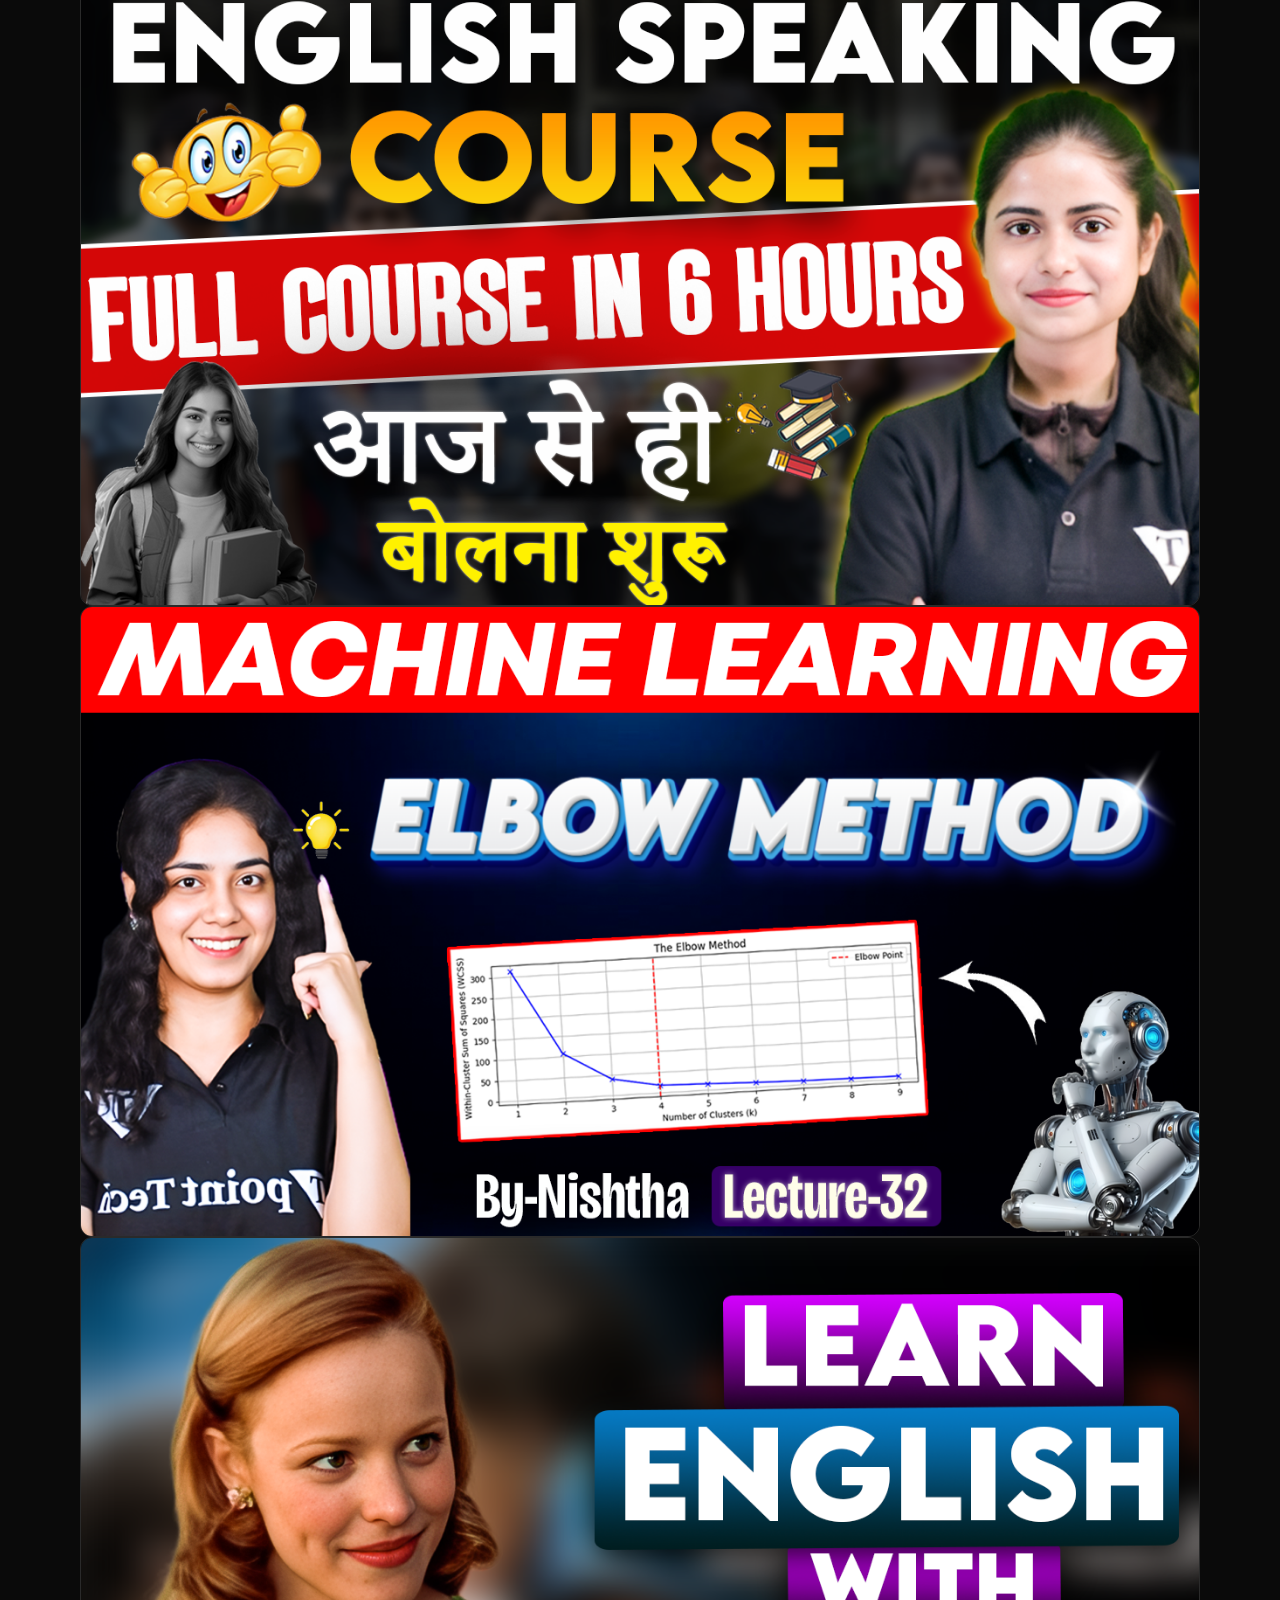
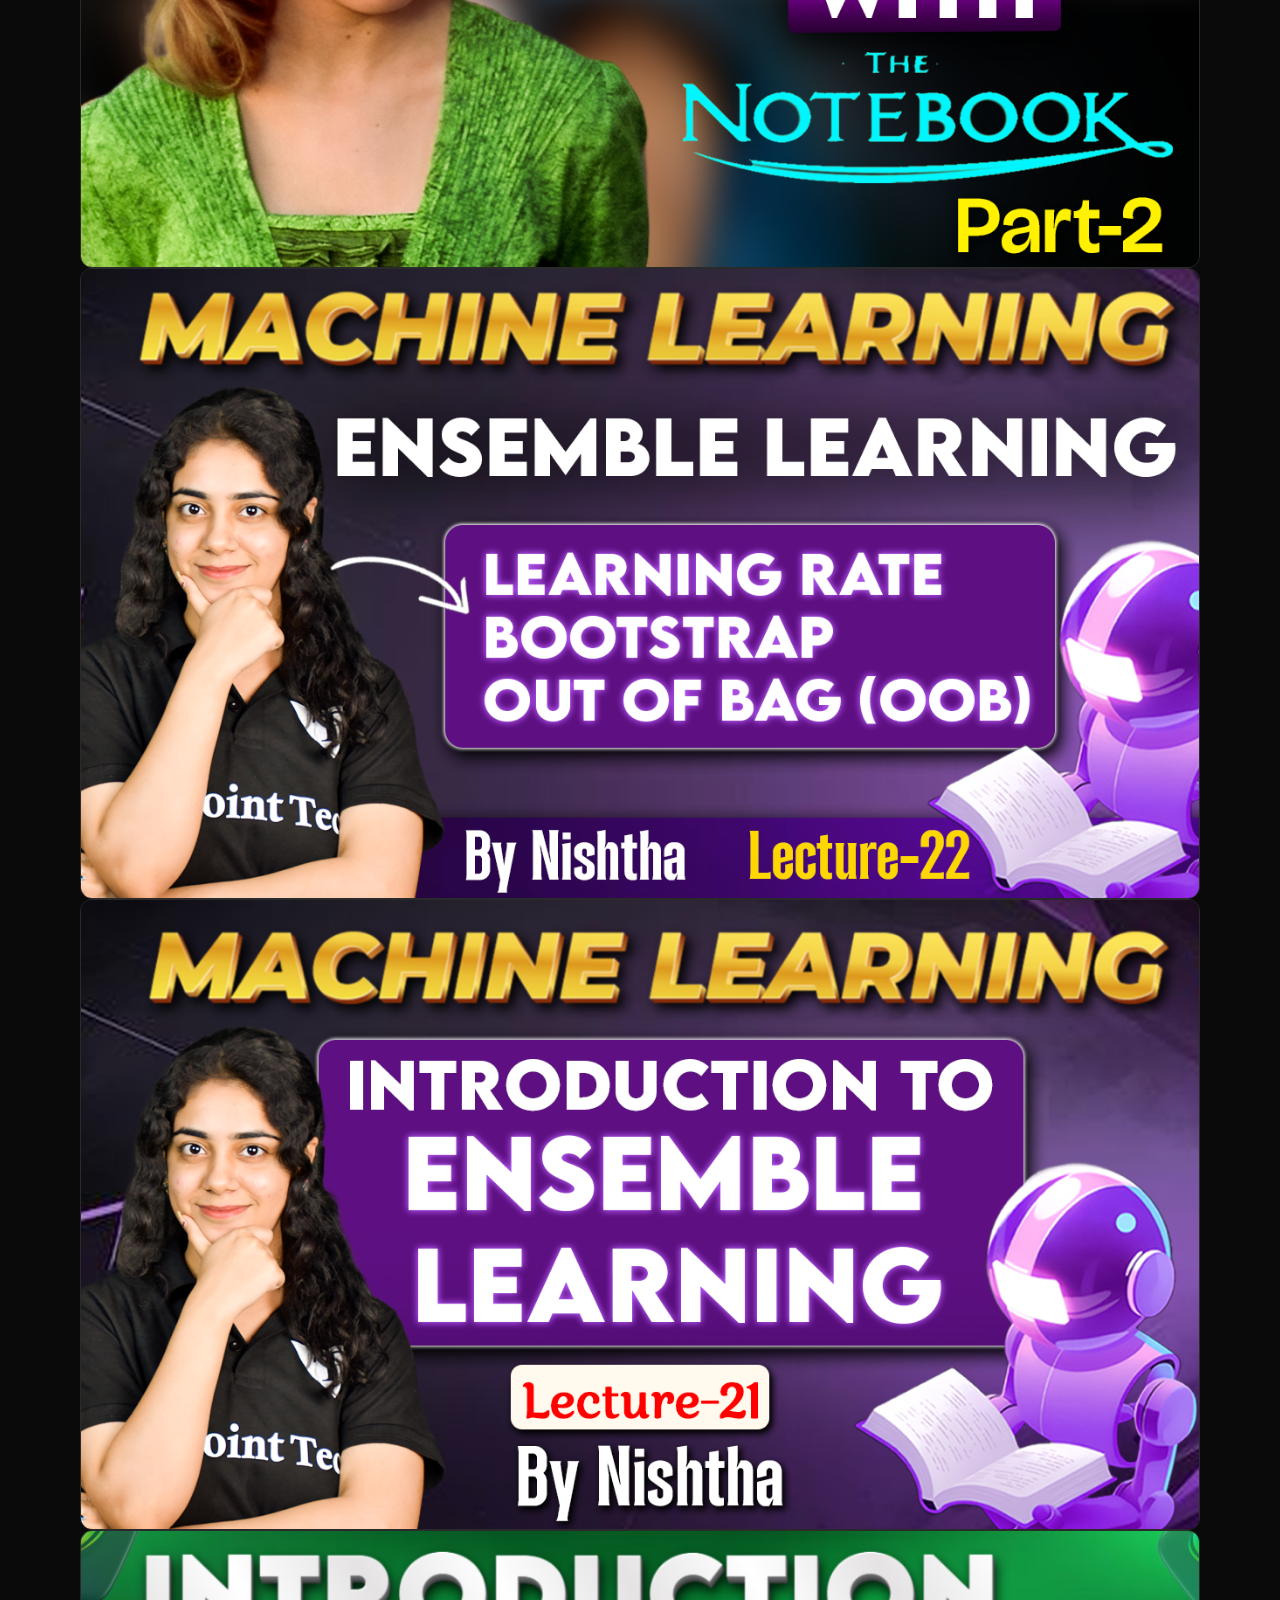
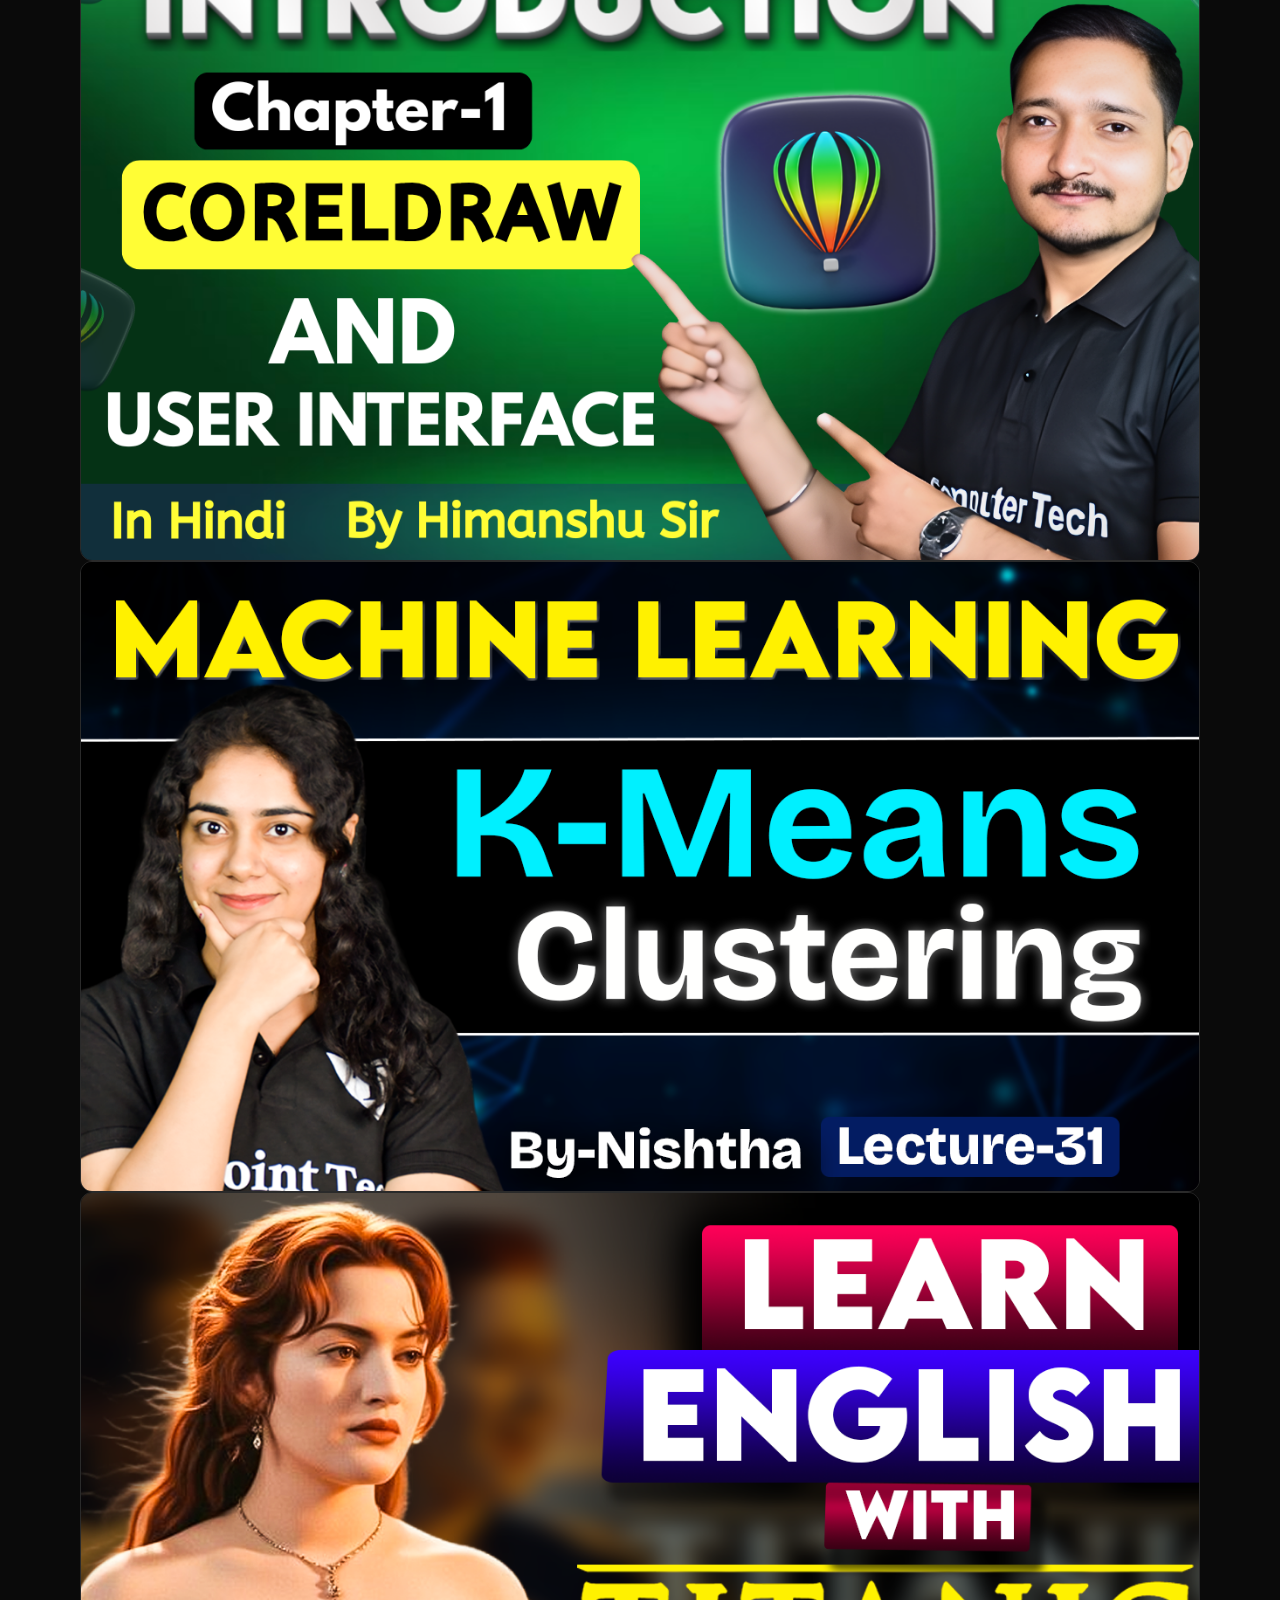
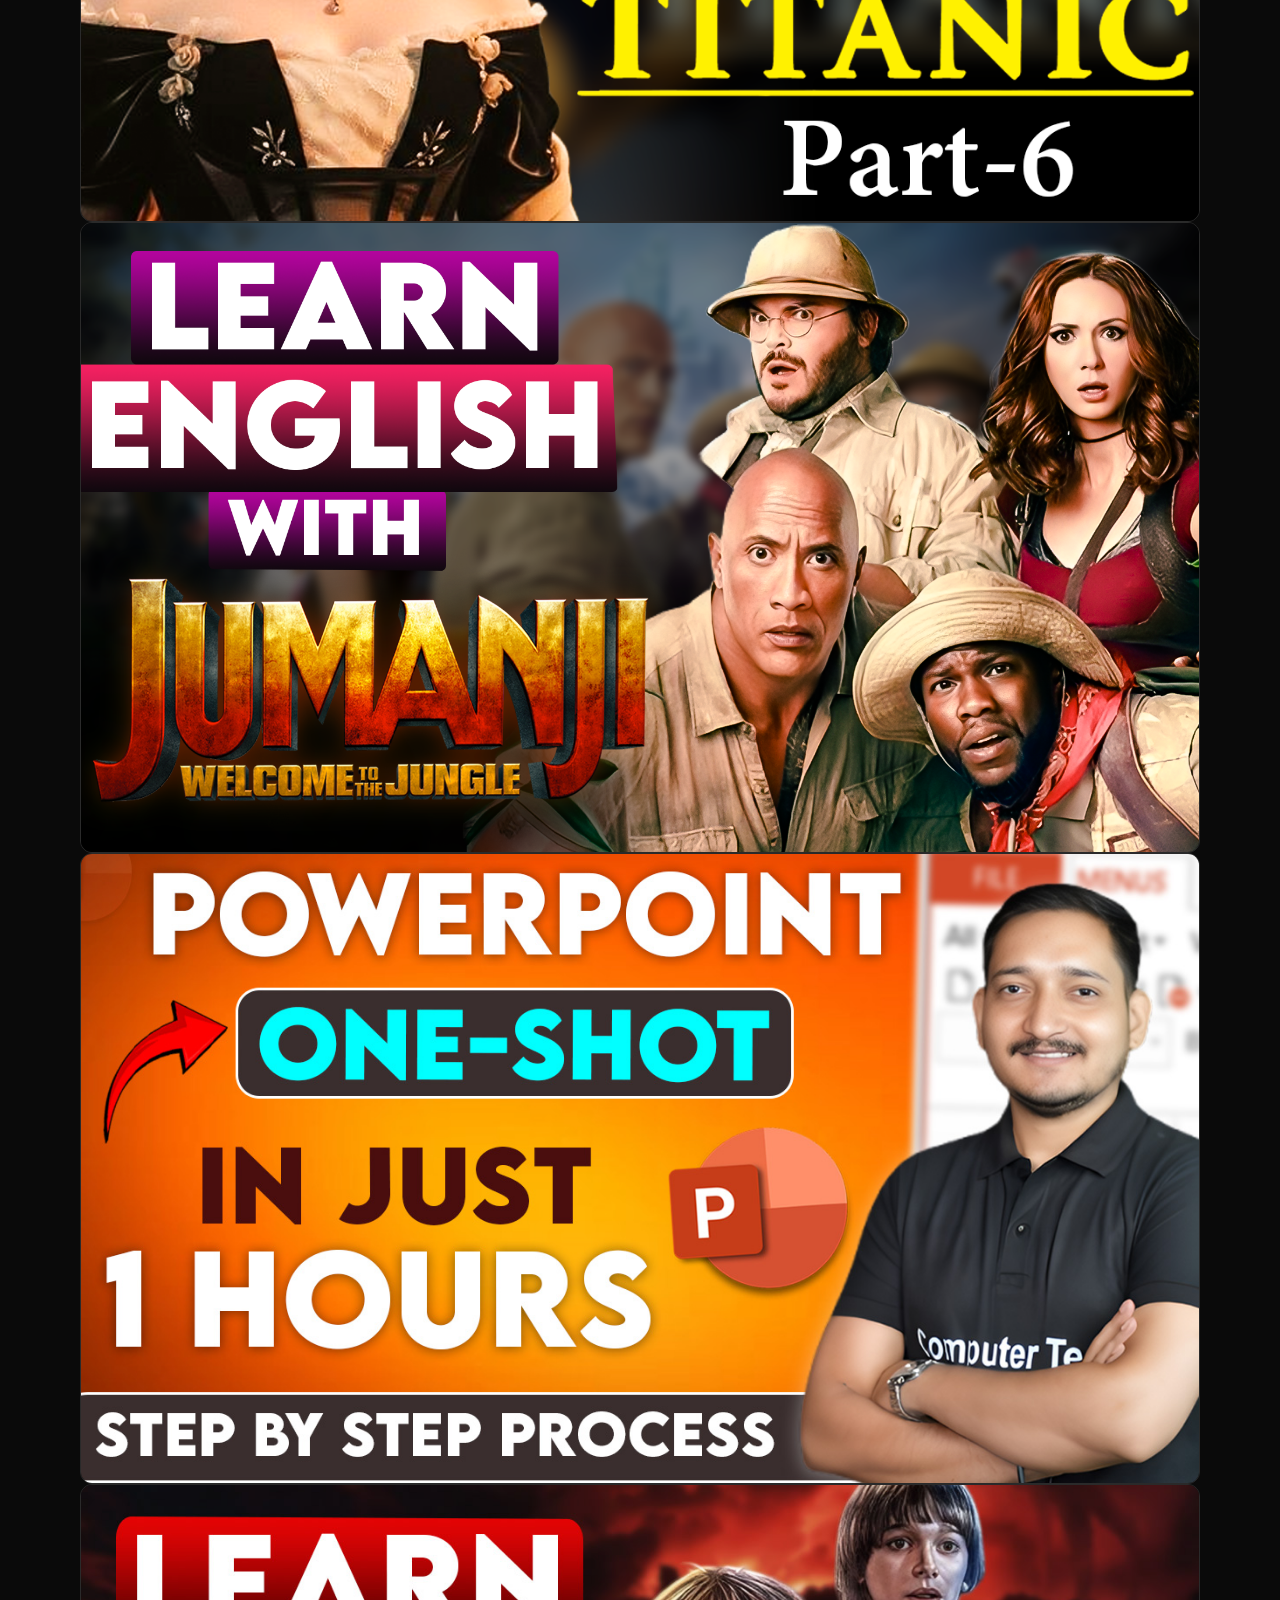
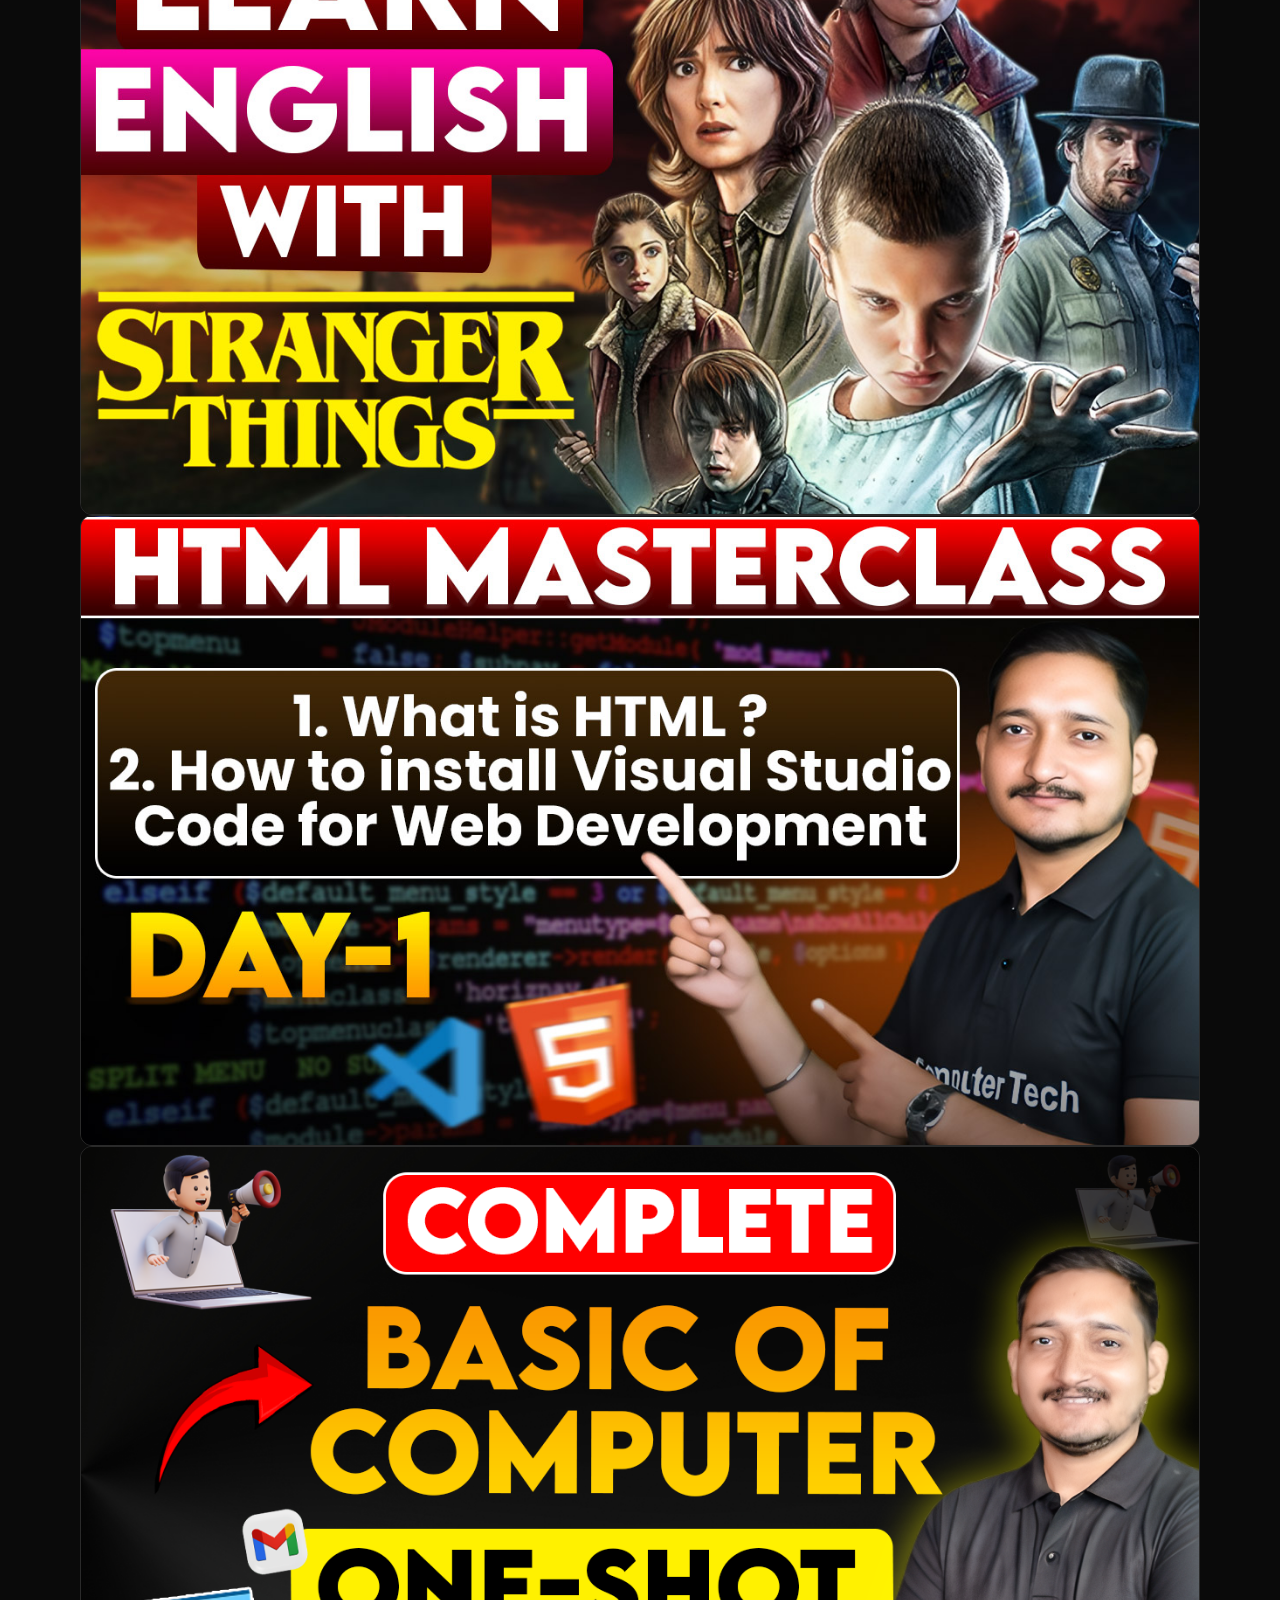
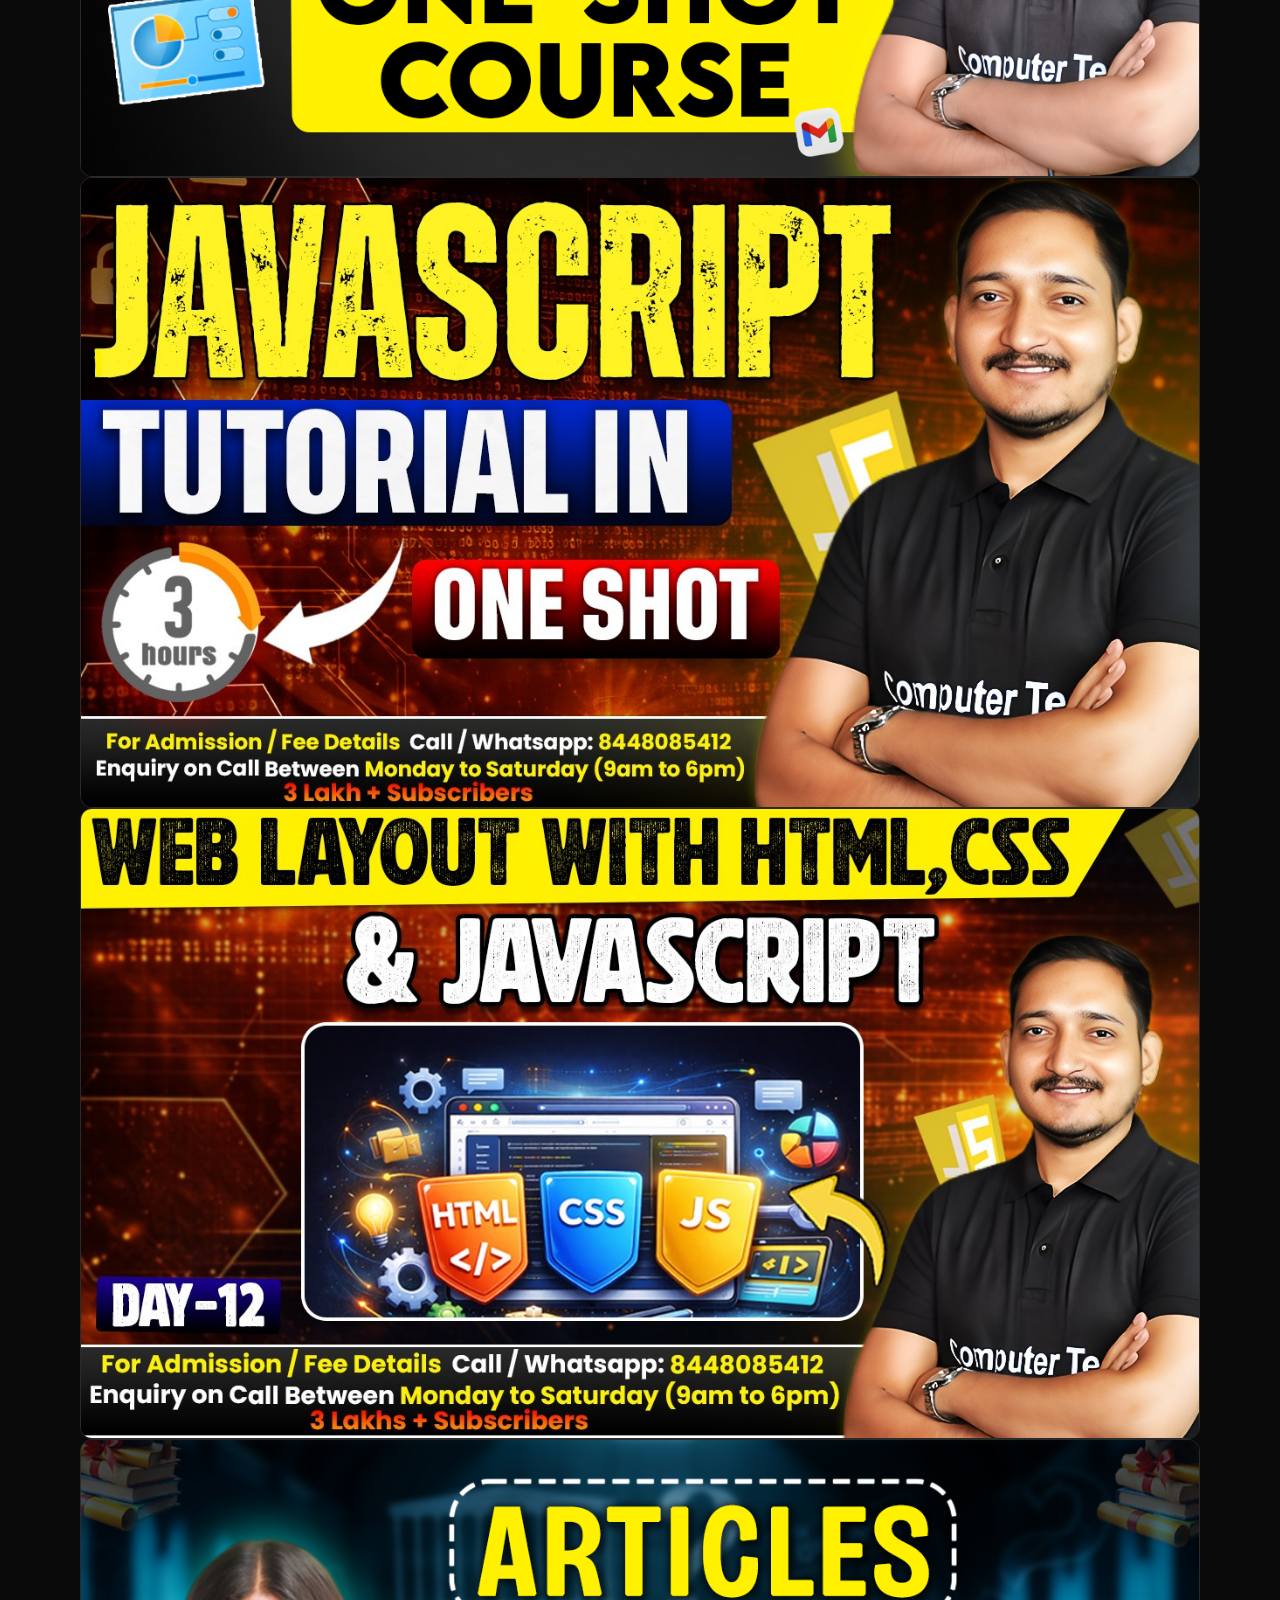
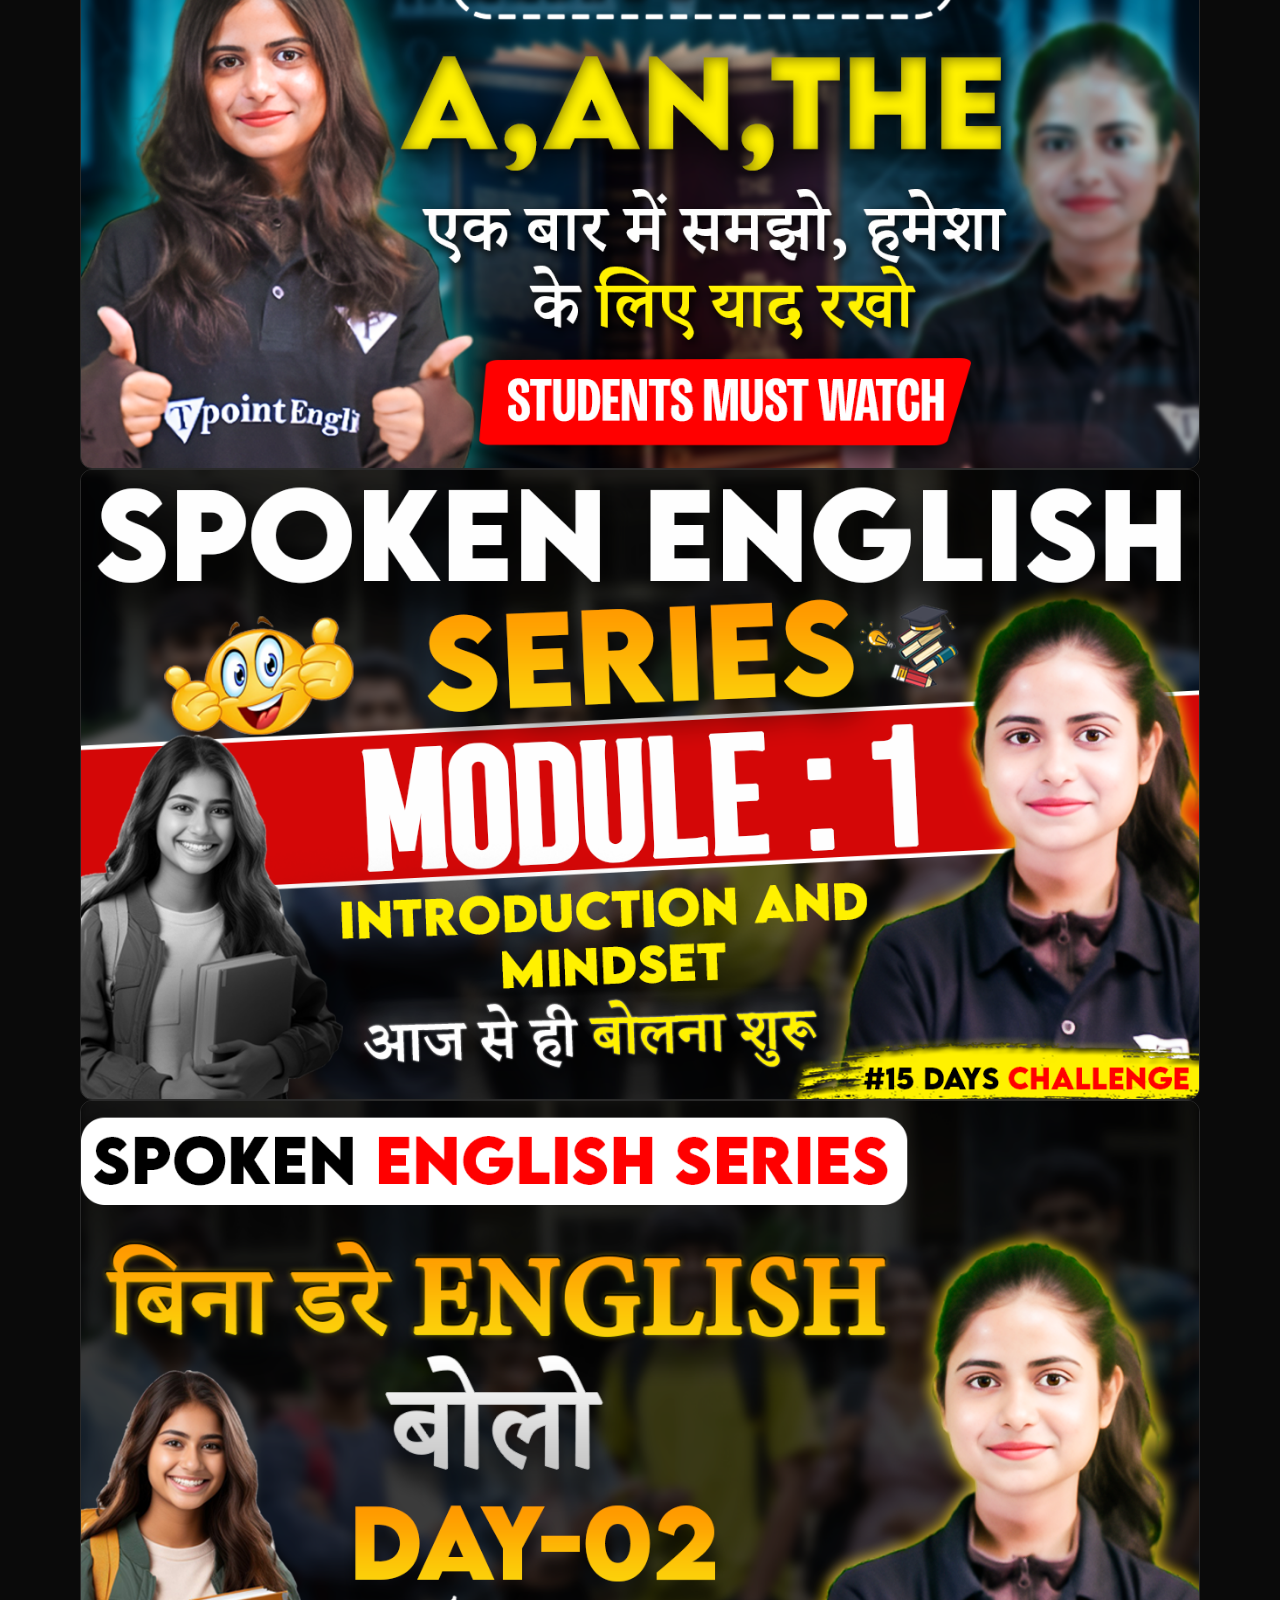
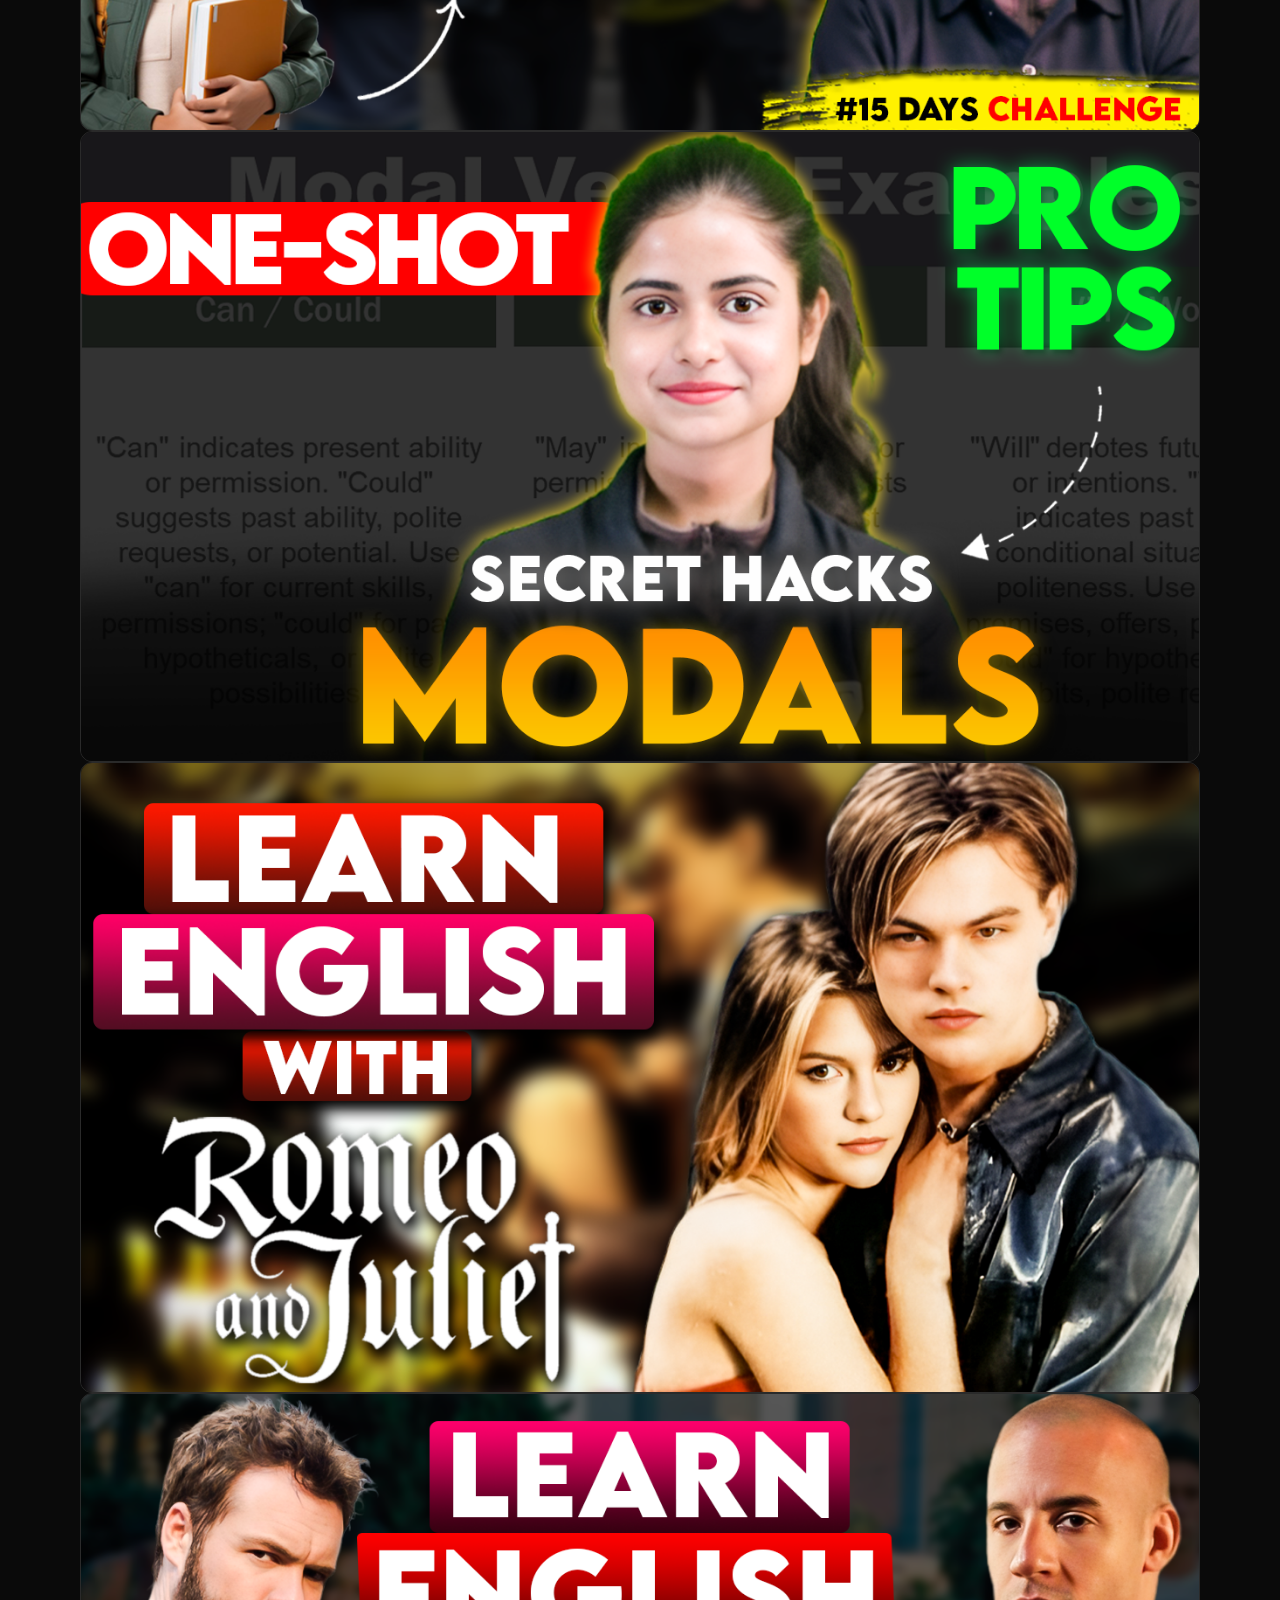
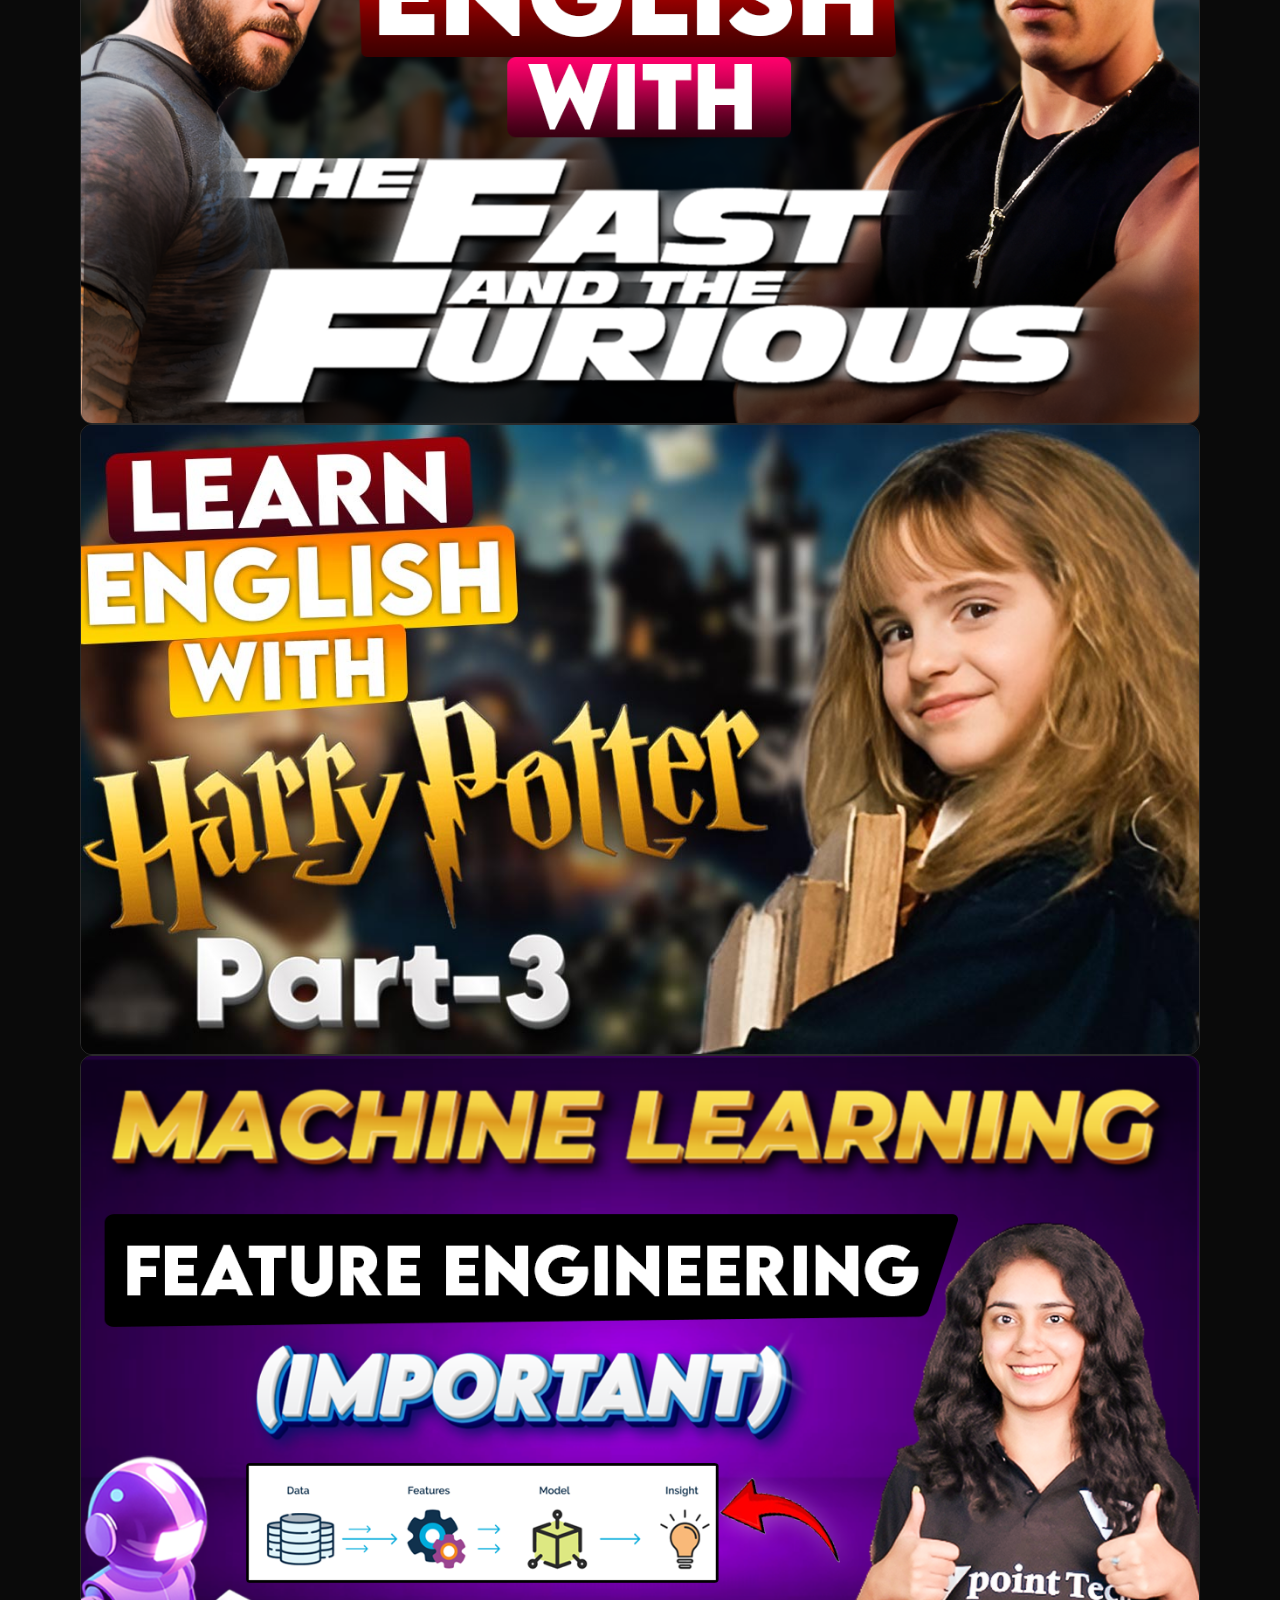
==== commit 23098f3e: "Update vlog cards in Education.html Added new vlog cards for various educational topics and removed " ====
--- a/Education.html
+++ b/Education.html
@@ -48,6 +48,22 @@
         </div>
         <div class="vlog-card reveal">
           <div class="vlog-thumb"><img src="./asset/images/complete figure of speech.png" alt="Complete Figure of Speech" loading="lazy"></div>
+        </div>
+          <div class="vlog-card reveal">
+          <div class="vlog-thumb"><img src="./asset/images/पहली बार Computer को हाथ लगाने वालों के लिए_.png" alt="पहली बार Computer को हाथ लगाने वालों के लिए_" loading="lazy"></div>
+        </div>
+         <div class="vlog-card reveal">
+          <div class="vlog-thumb"><img src="./asset/images/MS WORD.png" alt="MS WORD" loading="lazy"></div>
+        </div>
+         <div class="vlog-card reveal">
+          <div class="vlog-thumb"><img src="./asset/images/stock management.png" alt="stock management" loading="lazy"></div>
+        </div>
+        <div class="vlog-card reveal">
+          <div class="vlog-thumb"><img src="./asset/images/computer operator....jpg" alt="computer operator" loading="lazy"></div>
+        </div>
+          </div>
+        <div class="vlog-card reveal">
+          <div class="vlog-thumb"><img src="./asset/images/computer operator....jpg" alt="computer operator" loading="lazy"></div>
         </div>
         <div class="vlog-card reveal">
           <div class="vlog-thumb"><img src="./asset/images/english speaking course.png" alt="English Speaking Course" loading="lazy"></div>
@@ -125,25 +141,7 @@
           <div class="vlog-thumb"><img src="./asset/images/ms word insert tab.png" alt="MS Word Insert Tab" loading="lazy"></div>
         </div>
         <div class="vlog-card reveal">
-          <div class="vlog-thumb"><img src="./asset/images/ms word page layout day-15.png" alt="MS Word Page Layout" loading="lazy"></div>
-        </div>
-        <div class="vlog-card reveal">
-          <div class="vlog-thumb"><img src="./asset/images/ms word watermark header day-14.png" alt="MS Word Watermark Header" loading="lazy"></div>
-        </div>
-        <div class="vlog-card reveal">
-          <div class="vlog-thumb"><img src="./asset/images/25 excel formulas.jpg" alt="25 Excel Formulas" loading="lazy"></div>
-        </div>
-        <div class="vlog-card reveal">
-          <div class="vlog-thumb"><img src="./asset/images/dated if function.jpg" alt="Date IF Function Excel" loading="lazy"></div>
-        </div>
-        <div class="vlog-card reveal">
           <div class="vlog-thumb"><img src="./asset/images/complete photoshop basic to advanced course.jpg" alt="Photoshop Basic to Advanced" loading="lazy"></div>
-        </div>
-        <div class="vlog-card reveal">
-          <div class="vlog-thumb"><img src="./asset/images/basics of computer.3.png" alt="Basics of Computer 3" loading="lazy"></div>
-        </div>
-        <div class="vlog-card reveal">
-          <div class="vlog-thumb"><img src="./asset/images/basics of computer.33.png" alt="Basics of Computer 33" loading="lazy"></div>
         </div>
         <div class="vlog-card reveal">
           <div class="vlog-thumb"><img src="./asset/images/learn english with my fault.png" alt="Learn English with My Fault" loading="lazy"></div>
@@ -152,19 +150,10 @@
           <div class="vlog-thumb"><img src="./asset/images/learn english with my fault part-2.png" alt="Learn English with My Fault Part 2" loading="lazy"></div>
         </div>
         <div class="vlog-card reveal">
-          <div class="vlog-thumb"><img src="./asset/images/Learn english with stranger things season 2.png" alt="Stranger Things Season 2" loading="lazy"></div>
-        </div>
-        <div class="vlog-card reveal">
-          <div class="vlog-thumb"><img src="./asset/images/Learn english with The Office...jpg" alt="Learn English with The Office" loading="lazy"></div>
-        </div>
-        <div class="vlog-card reveal">
           <div class="vlog-thumb"><img src="./asset/images/learn english with titanic...png" alt="Learn English with Titanic" loading="lazy"></div>
         </div>
         <div class="vlog-card reveal">
           <div class="vlog-thumb"><img src="./asset/images/Lost in Love.png" alt="Lost in Love" loading="lazy"></div>
-        </div>
-        <div class="vlog-card reveal">
-          <div class="vlog-thumb"><img src="./asset/images/Video editing.png" alt="Video Editing" loading="lazy"></div>
         </div>
       </div>
     </div>
@@ -197,4 +186,4 @@
 
   <script src="./asset/js/main.js"></script>
 </body>
-</html>+</html>
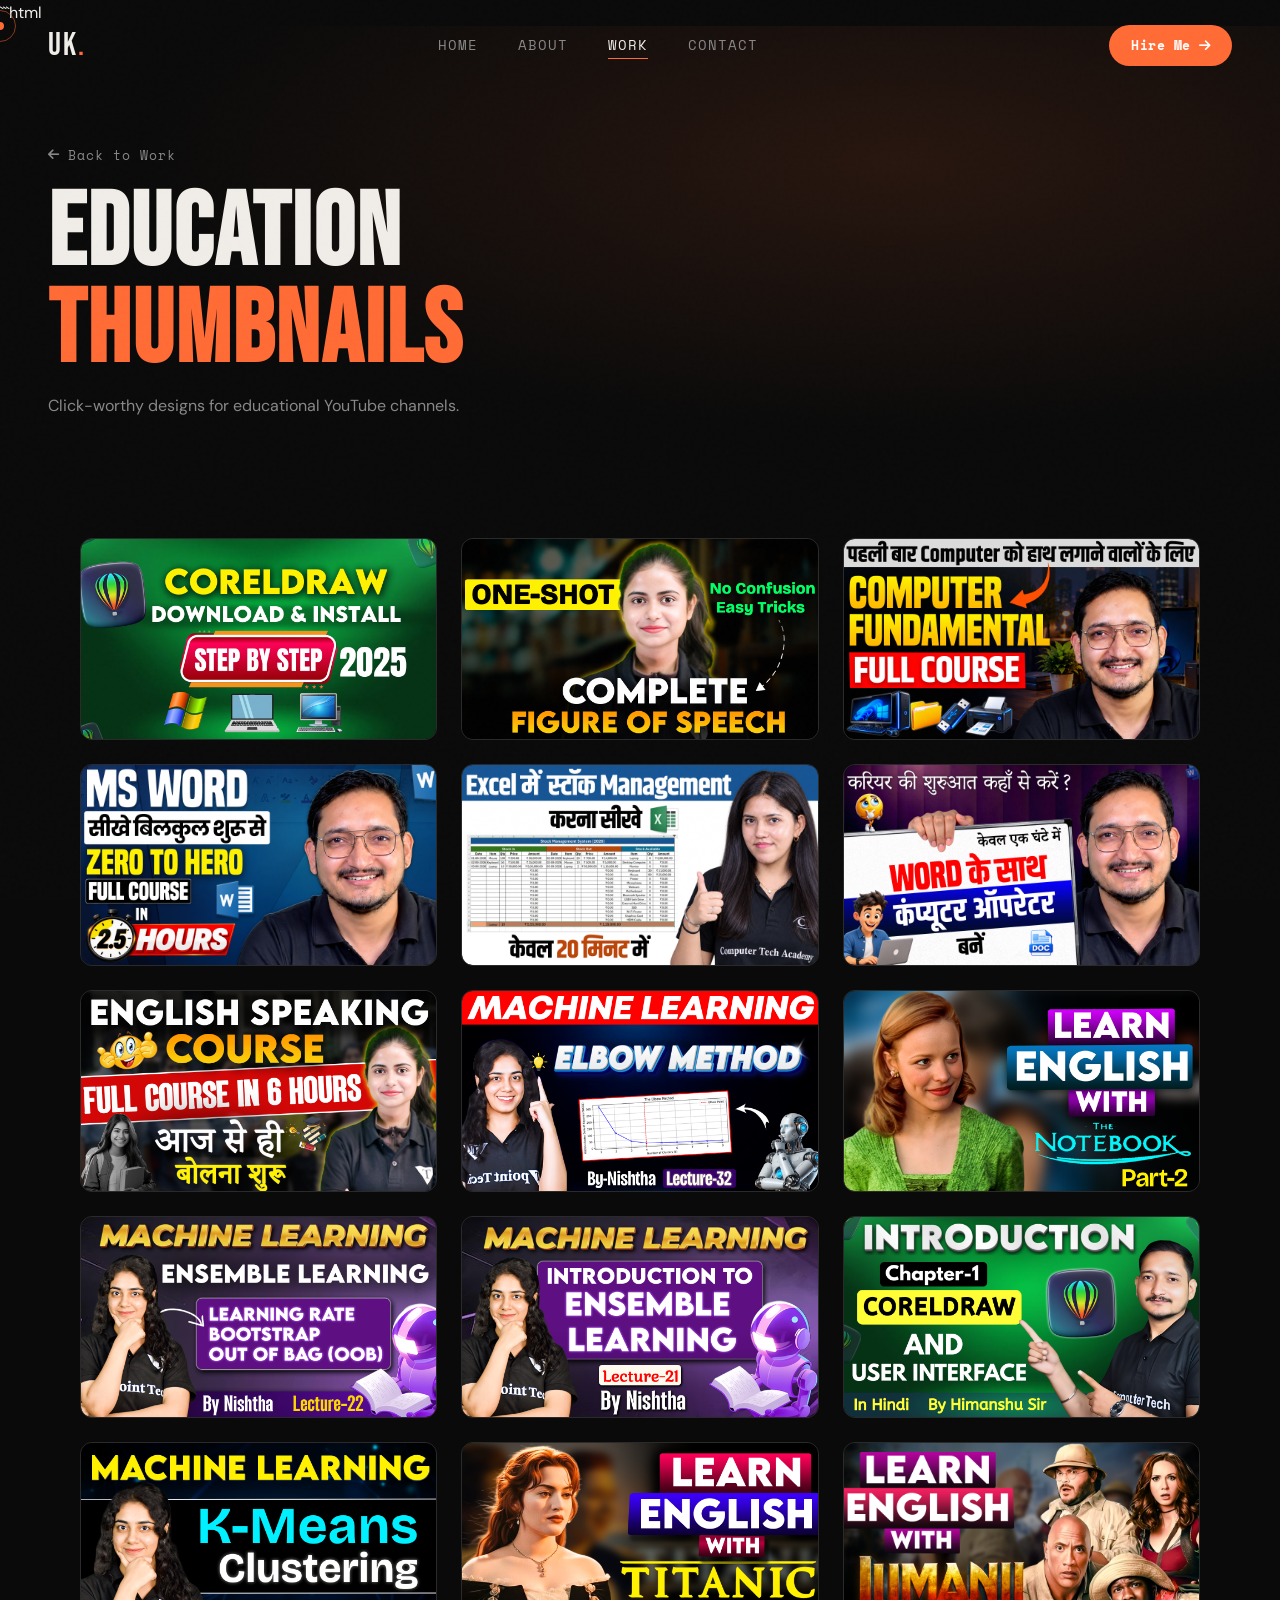
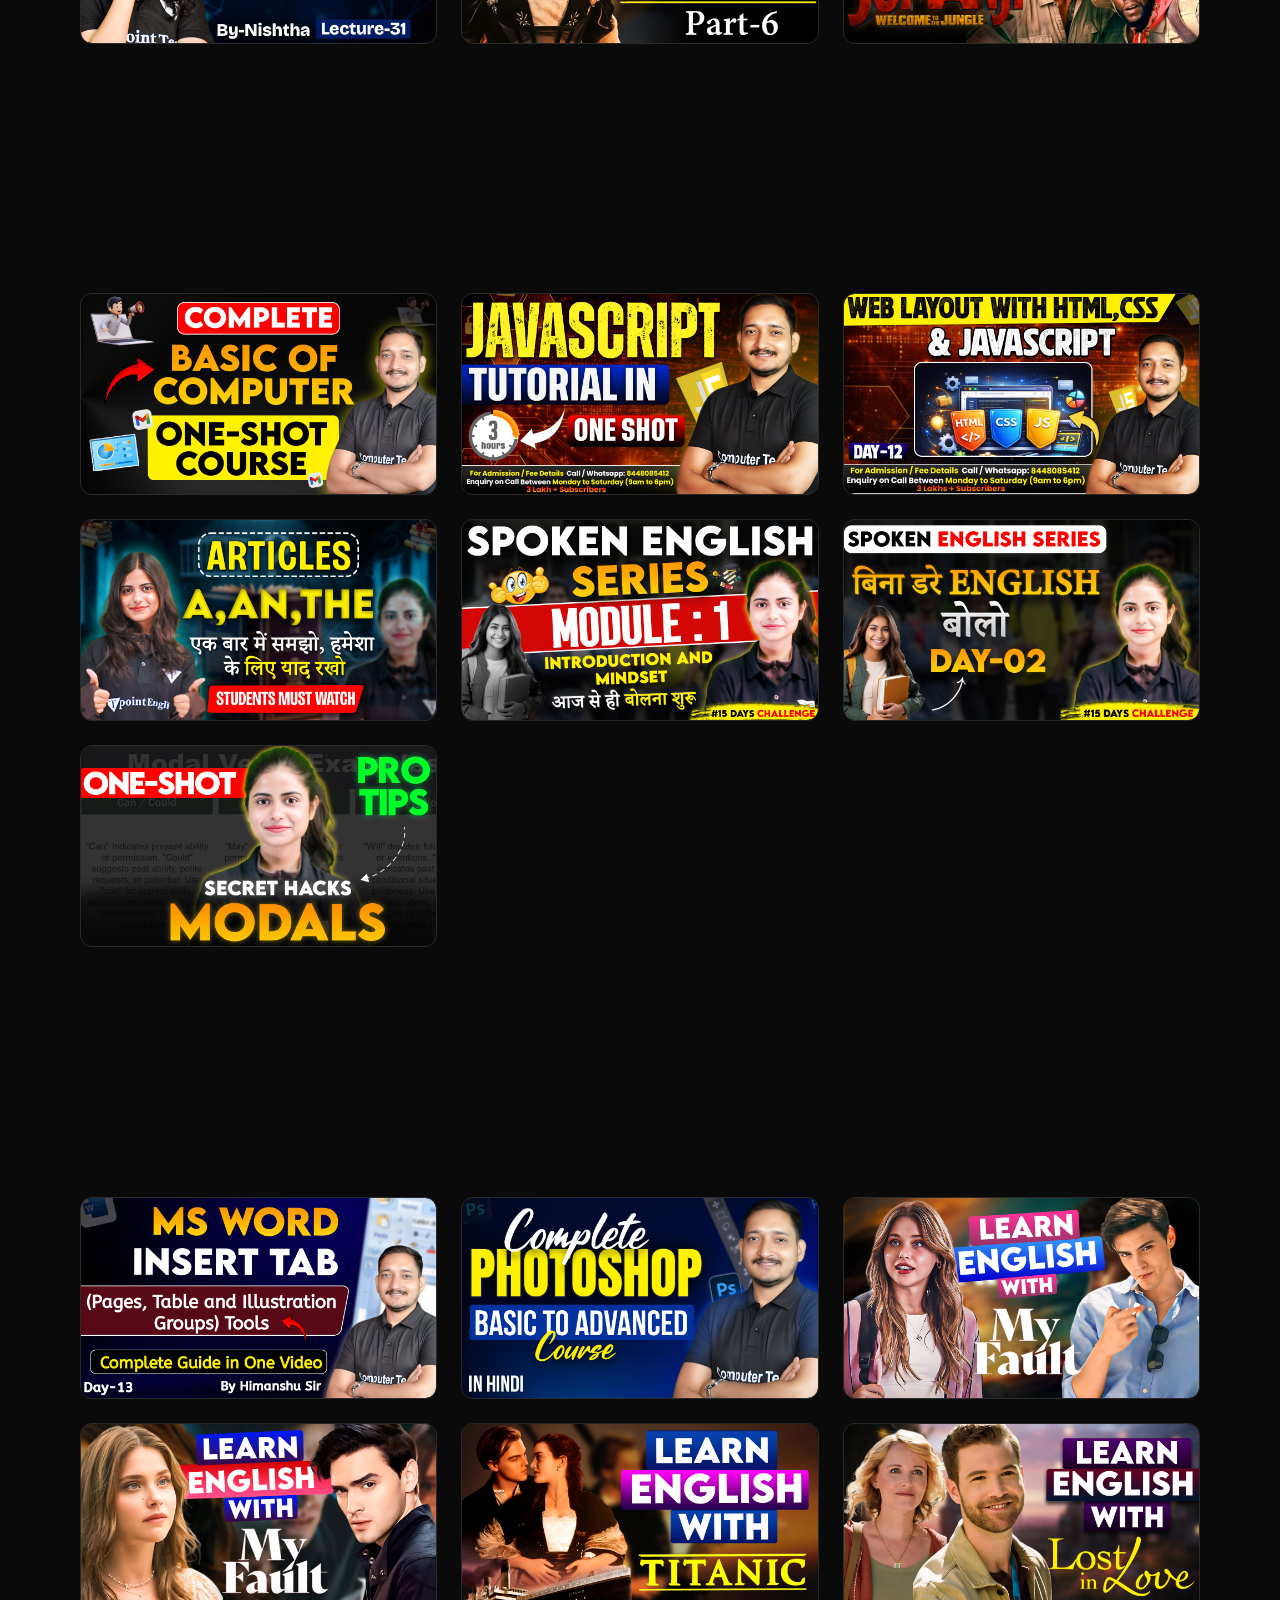
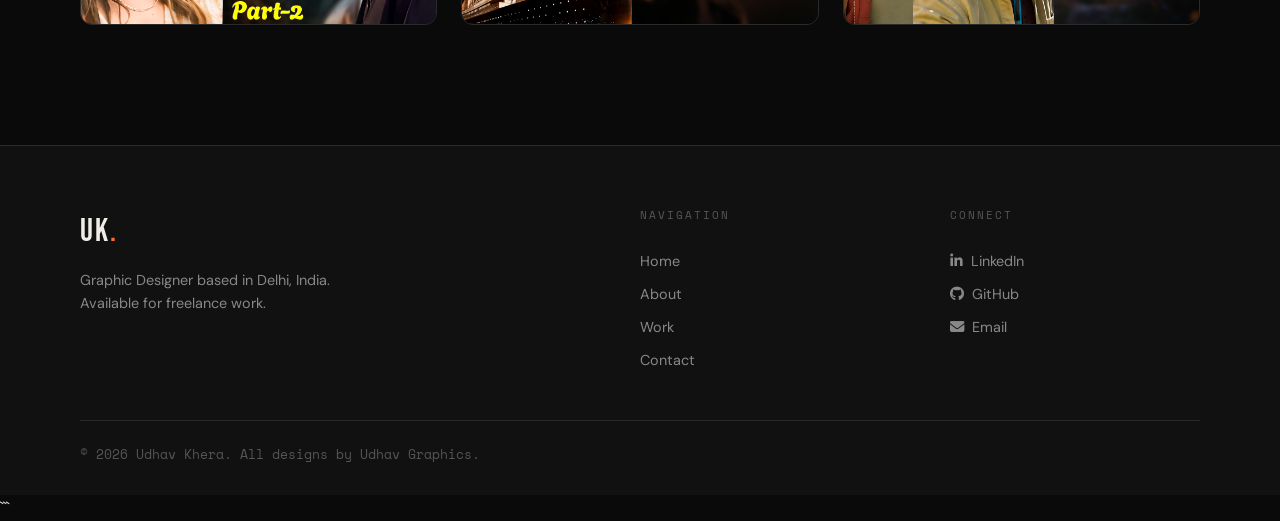
==== commit 92f36391: "Refactor Education.html for improved structure" ====
--- a/Education.html
+++ b/Education.html
@@ -1,29 +1,105 @@
+```html
 <!DOCTYPE html>
 <html lang="en">
 <head>
   <meta charset="UTF-8">
   <meta name="viewport" content="width=device-width, initial-scale=1.0">
+
   <link rel="stylesheet" href="https://cdnjs.cloudflare.com/ajax/libs/font-awesome/6.5.2/css/all.min.css">
+
   <link href="https://fonts.googleapis.com/css2?family=Bebas+Neue&family=DM+Sans:ital,opsz,wght@0,9..40,300;0,9..40,400;0,9..40,500;1,9..40,300&family=Space+Mono:wght@400;700&display=swap" rel="stylesheet">
+
   <link rel="stylesheet" href="./asset/css/style.css">
+
+  <style>
+    /* Responsive thumbnail gallery */
+    .gallery-section .vlog-grid {
+      display: grid;
+      grid-template-columns: repeat(3, minmax(0, 1fr));
+      gap: 24px;
+      align-items: start;
+      width: 100%;
+    }
+
+    .gallery-section .vlog-card {
+      width: 100%;
+      min-width: 0;
+      margin: 0;
+      overflow: hidden;
+    }
+
+    .gallery-section .vlog-thumb {
+      width: 100%;
+      aspect-ratio: 16 / 9;
+      overflow: hidden;
+      border-radius: 10px;
+      position: relative;
+    }
+
+    .gallery-section .vlog-thumb img {
+      display: block;
+      width: 100%;
+      height: 100%;
+      max-width: 100%;
+      object-fit: cover;
+    }
+
+    .gallery-section .vlog-thumb a {
+      display: block;
+      width: 100%;
+      height: 100%;
+    }
+
+    /* Tablet */
+    @media (max-width: 900px) {
+      .gallery-section .vlog-grid {
+        grid-template-columns: repeat(2, minmax(0, 1fr));
+        gap: 20px;
+      }
+    }
+
+    /* Mobile */
+    @media (max-width: 600px) {
+      .gallery-section .vlog-grid {
+        grid-template-columns: 1fr;
+        gap: 18px;
+      }
+    }
+  </style>
+
   <title>Education Thumbnails — Udhav Khera</title>
 </head>
+
 <body>
+
   <div class="cursor"></div>
   <div class="cursor-follower"></div>
   <div class="noise"></div>
 
+  <!-- Header -->
   <header class="header" id="header">
+
     <a href="index.html" class="logo">UK<span>.</span></a>
+
     <nav class="nav">
       <a href="index.html" class="nav-link">Home</a>
       <a href="index.html#about" class="nav-link">About</a>
       <a href="index.html#work" class="nav-link active">Work</a>
       <a href="contact.html" class="nav-link">Contact</a>
     </nav>
-    <a href="contact.html" class="header-cta">Hire Me <i class="fas fa-arrow-right"></i></a>
-    <button class="hamburger" id="hamburger" aria-label="Menu"><span></span><span></span></button>
+
+    <a href="contact.html" class="header-cta">
+      Hire Me <i class="fas fa-arrow-right"></i>
+    </a>
+
+    <button class="hamburger" id="hamburger" aria-label="Menu">
+      <span></span>
+      <span></span>
+    </button>
+
   </header>
+
+  <!-- Mobile Navigation -->
   <div class="mobile-nav" id="mobileNav">
     <a href="index.html">Home</a>
     <a href="index.html#about">About</a>
@@ -32,140 +108,265 @@
     <a href="contact.html" class="mobile-cta">Hire Me</a>
   </div>
 
+  <!-- Gallery Hero -->
   <div class="gallery-hero">
     <div class="gallery-hero-content">
-      <a href="index.html#work" class="back-link reveal"><i class="fas fa-arrow-left"></i> Back to Work</a>
-      <h1 class="reveal">Education<br><em>Thumbnails</em></h1>
-      <p class="subtitle reveal">Click-worthy designs for educational YouTube channels.</p>
+
+      <a href="index.html#work" class="back-link reveal">
+        <i class="fas fa-arrow-left"></i> Back to Work
+      </a>
+
+      <h1 class="reveal">
+        Education<br>
+        <em>Thumbnails</em>
+      </h1>
+
+      <p class="subtitle reveal">
+        Click-worthy designs for educational YouTube channels.
+      </p>
+
     </div>
   </div>
 
+  <!-- Thumbnail Gallery -->
   <section class="gallery-section">
     <div class="container">
+
       <div class="vlog-grid">
-        <div class="vlog-card reveal">
-          <div class="vlog-thumb"><img src="./asset/images/coreldraw download and install.png" alt="Coreldraw Download and Install" loading="lazy"></div>
-        </div>
-        <div class="vlog-card reveal">
-          <div class="vlog-thumb"><img src="./asset/images/complete figure of speech.png" alt="Complete Figure of Speech" loading="lazy"></div>
-        </div>
-          <div class="vlog-card reveal">
-          <div class="vlog-thumb"><img src="./asset/images/पहली बार Computer को हाथ लगाने वालों के लिए_.png" alt="पहली बार Computer को हाथ लगाने वालों के लिए_" loading="lazy"></div>
-        </div>
-         <div class="vlog-card reveal">
-          <div class="vlog-thumb"><img src="./asset/images/MS WORD.png" alt="MS WORD" loading="lazy"></div>
-        </div>
-         <div class="vlog-card reveal">
-          <div class="vlog-thumb"><img src="./asset/images/stock management.png" alt="stock management" loading="lazy"></div>
-        </div>
-        <div class="vlog-card reveal">
-          <div class="vlog-thumb"><img src="./asset/images/computer operator....jpg" alt="computer operator" loading="lazy"></div>
-        </div>
-          </div>
-        <div class="vlog-card reveal">
-          <div class="vlog-thumb"><img src="./asset/images/computer operator....jpg" alt="computer operator" loading="lazy"></div>
-        </div>
-        <div class="vlog-card reveal">
-          <div class="vlog-thumb"><img src="./asset/images/english speaking course.png" alt="English Speaking Course" loading="lazy"></div>
-        </div>
-        <div class="vlog-card reveal">
-          <div class="vlog-thumb"><img src="./asset/images/Elbow method lecture-32.png" alt="Elbow Method Lecture 32" loading="lazy"></div>
-        </div>
-        <div class="vlog-card reveal">
-          <div class="vlog-thumb"><img src="./asset/images/english with the notebook part-2.png" alt="English with the Notebook Part 2" loading="lazy"></div>
-        </div>
-        <div class="vlog-card reveal">
-          <div class="vlog-thumb"><img src="./asset/images/ensemble learning bootstrap.....png" alt="Ensemble Learning Bootstrap" loading="lazy"></div>
-        </div>
-        <div class="vlog-card reveal">
-          <div class="vlog-thumb"><img src="./asset/images/ENSEMBLE LEARNING.3.png" alt="Ensemble Learning 3" loading="lazy"></div>
-        </div>
-        <div class="vlog-card reveal">
-          <div class="vlog-thumb"><img src="./asset/images/INTRODUCTION chapter -1.png" alt="Introduction Chapter 1" loading="lazy"></div>
-        </div>
-        <div class="vlog-card reveal">
-          <div class="vlog-thumb"><img src="./asset/images/k means clustering...333.png" alt="K Means Clustering" loading="lazy"></div>
-        </div>
-        <div class="vlog-card reveal">
-          <div class="vlog-thumb"><img src="./asset/images/learn english with titanic part-6.png" alt="Learn English with Titanic Part 6" loading="lazy"></div>
-        </div>
-        <div class="vlog-card reveal">
-          <div class="vlog-thumb"><img src="./asset/images/LEARN ENGLISH WITH JUMANJI WELCOME TO THE JUNGLE.png" alt="JUMANJI WELCOME to the JUNGLE" loading="lazy"></div>
-        </div>
-        <div class="vlog-card reveal">
-          <div class="vlog-thumb"><img src="./asset/images/powerpoint one shot in just 1 hours.jpg" alt="PowerPoint One Shot" loading="lazy"></div>
-        </div>
-        <div class="vlog-card reveal">
-          <div class="vlog-thumb"><a href="https://youtu.be/m8W5w5XyhVY?si=JLpzvOgdKqkcFuuC" target="_blank"><img src="./asset/images/Learn english with stranger things .....jpg" alt="Learn English with Stranger Things" loading="lazy"></a></div>
-        </div>
-        <div class="vlog-card reveal">
-          <div class="vlog-thumb"><img src="./asset/images/html masterclass.jpg" alt="HTML Masterclass" loading="lazy"></div>
-        </div>
-        <div class="vlog-card reveal">
-          <div class="vlog-thumb"><img src="./asset/images/basics of computer one shot.png" alt="Basics of Computer" loading="lazy"></div>
-        </div>
-        <div class="vlog-card reveal">
-          <div class="vlog-thumb"><img src="./asset/images/javascript tutorial in one shot.jpg" alt="JavaScript Tutorial in One Shot" loading="lazy"></div>
-        </div>
-        <div class="vlog-card reveal">
-          <div class="vlog-thumb"><img src="./asset/images/web layout with html css and javascript.jpg" alt="Web Layout with HTML CSS JS" loading="lazy"></div>
-        </div>
-        <div class="vlog-card reveal">
-          <div class="vlog-thumb"><img src="./asset/images/articles one shot_.png" alt="Articles One Shot" loading="lazy"></div>
-        </div>
-        <div class="vlog-card reveal">
-          <div class="vlog-thumb"><img src="./asset/images/spoken english series.png" alt="Spoken English Series" loading="lazy"></div>
-        </div>
-        <div class="vlog-card reveal">
-          <div class="vlog-thumb"><img src="./asset/images/spoken english series day-2.png" alt="Spoken English Series Day 2" loading="lazy"></div>
-        </div>
-        <div class="vlog-card reveal">
-          <div class="vlog-thumb"><img src="./asset/images/modals verb.png" alt="Modal Verb" loading="lazy"></div>
-        </div>
-        <div class="vlog-card reveal">
-          <div class="vlog-thumb"><img src="./asset/images/learn english with romeo and juliet...png" alt="Learn English with Romeo and Juliet" loading="lazy"></div>
-        </div>
-        <div class="vlog-card reveal">
-          <div class="vlog-thumb"><img src="./asset/images/learn english with the fast and furious.png" alt="Learn English with Fast and Furious" loading="lazy"></div>
-        </div>
-        <div class="vlog-card reveal">
-          <div class="vlog-thumb"><img src="./asset/images/Learn English With Harry Potter Part 3.jpg" alt="Learn English with Harry Potter" loading="lazy"></div>
-        </div>
-        <div class="vlog-card reveal">
-          <div class="vlog-thumb"><img src="./asset/images/FEATURE ENGINEERING (IMPORTANT).png" alt="Feature Engineering" loading="lazy"></div>
-        </div>
-        <div class="vlog-card reveal">
-          <div class="vlog-thumb"><img src="./asset/images/shap and feature_....png" alt="SHAP and Feature Importance" loading="lazy"></div>
-        </div>
-        <div class="vlog-card reveal">
-          <div class="vlog-thumb"><img src="./asset/images/ms word insert tab.png" alt="MS Word Insert Tab" loading="lazy"></div>
-        </div>
-        <div class="vlog-card reveal">
-          <div class="vlog-thumb"><img src="./asset/images/complete photoshop basic to advanced course.jpg" alt="Photoshop Basic to Advanced" loading="lazy"></div>
-        </div>
-        <div class="vlog-card reveal">
-          <div class="vlog-thumb"><img src="./asset/images/learn english with my fault.png" alt="Learn English with My Fault" loading="lazy"></div>
-        </div>
-        <div class="vlog-card reveal">
-          <div class="vlog-thumb"><img src="./asset/images/learn english with my fault part-2.png" alt="Learn English with My Fault Part 2" loading="lazy"></div>
-        </div>
-        <div class="vlog-card reveal">
-          <div class="vlog-thumb"><img src="./asset/images/learn english with titanic...png" alt="Learn English with Titanic" loading="lazy"></div>
-        </div>
-        <div class="vlog-card reveal">
-          <div class="vlog-thumb"><img src="./asset/images/Lost in Love.png" alt="Lost in Love" loading="lazy"></div>
-        </div>
+
+        <div class="vlog-card reveal">
+          <div class="vlog-thumb">
+            <img src="./asset/images/coreldraw download and install.png" alt="CorelDRAW Download and Install" loading="lazy">
+          </div>
+        </div>
+
+        <div class="vlog-card reveal">
+          <div class="vlog-thumb">
+            <img src="./asset/images/complete figure of speech.png" alt="Complete Figure of Speech" loading="lazy">
+          </div>
+        </div>
+
+        <div class="vlog-card reveal">
+          <div class="vlog-thumb">
+            <img src="./asset/images/पहली बार Computer को हाथ लगाने वालों के लिए_.png" alt="पहली बार Computer को हाथ लगाने वालों के लिए" loading="lazy">
+          </div>
+        </div>
+
+        <div class="vlog-card reveal">
+          <div class="vlog-thumb">
+            <img src="./asset/images/MS WORD.png" alt="MS Word" loading="lazy">
+          </div>
+        </div>
+
+        <div class="vlog-card reveal">
+          <div class="vlog-thumb">
+            <img src="./asset/images/stock management.png" alt="Stock Management" loading="lazy">
+          </div>
+        </div>
+
+        <div class="vlog-card reveal">
+          <div class="vlog-thumb">
+            <img src="./asset/images/computer operator....jpg" alt="Computer Operator" loading="lazy">
+          </div>
+        </div>
+
+        <div class="vlog-card reveal">
+          <div class="vlog-thumb">
+            <img src="./asset/images/english speaking course.png" alt="English Speaking Course" loading="lazy">
+          </div>
+        </div>
+
+        <div class="vlog-card reveal">
+          <div class="vlog-thumb">
+            <img src="./asset/images/Elbow method lecture-32.png" alt="Elbow Method Lecture 32" loading="lazy">
+          </div>
+        </div>
+
+        <div class="vlog-card reveal">
+          <div class="vlog-thumb">
+            <img src="./asset/images/english with the notebook part-2.png" alt="Learn English with The Notebook Part 2" loading="lazy">
+          </div>
+        </div>
+
+        <div class="vlog-card reveal">
+          <div class="vlog-thumb">
+            <img src="./asset/images/ensemble learning bootstrap.....png" alt="Ensemble Learning Bootstrap" loading="lazy">
+          </div>
+        </div>
+
+        <div class="vlog-card reveal">
+          <div class="vlog-thumb">
+            <img src="./asset/images/ENSEMBLE LEARNING.3.png" alt="Ensemble Learning" loading="lazy">
+          </div>
+        </div>
+
+        <div class="vlog-card reveal">
+          <div class="vlog-thumb">
+            <img src="./asset/images/INTRODUCTION chapter -1.png" alt="Introduction Chapter 1" loading="lazy">
+          </div>
+        </div>
+
+        <div class="vlog-card reveal">
+          <div class="vlog-thumb">
+            <img src="./asset/images/k means clustering...333.png" alt="K Means Clustering" loading="lazy">
+          </div>
+        </div>
+
+        <div class="vlog-card reveal">
+          <div class="vlog-thumb">
+            <img src="./asset/images/learn english with titanic part-6.png" alt="Learn English with Titanic Part 6" loading="lazy">
+          </div>
+        </div>
+
+        <div class="vlog-card reveal">
+          <div class="vlog-thumb">
+            <img src="./asset/images/LEARN ENGLISH WITH JUMANJI WELCOME TO THE JUNGLE.png" alt="Learn English with Jumanji Welcome to the Jungle" loading="lazy">
+          </div>
+        </div>
+
+        <div class="vlog-card reveal">
+          <div class="vlog-thumb">
+            <img src="./asset/images/powerpoint one shot in just 1 hours.jpg" alt="PowerPoint One Shot" loading="lazy">
+          </div>
+        </div>
+
+        <div class="vlog-card reveal">
+          <div class="vlog-thumb">
+            <a href="https://youtu.be/m8W5w5XyhVY?si=JLpzvOgdKqkcFuuC" target="_blank" rel="noopener noreferrer">
+              <img src="./asset/images/Learn english with stranger things .....jpg" alt="Learn English with Stranger Things" loading="lazy">
+            </a>
+          </div>
+        </div>
+
+        <div class="vlog-card reveal">
+          <div class="vlog-thumb">
+            <img src="./asset/images/html masterclass.jpg" alt="HTML Masterclass" loading="lazy">
+          </div>
+        </div>
+
+        <div class="vlog-card reveal">
+          <div class="vlog-thumb">
+            <img src="./asset/images/basics of computer one shot.png" alt="Basics of Computer" loading="lazy">
+          </div>
+        </div>
+
+        <div class="vlog-card reveal">
+          <div class="vlog-thumb">
+            <img src="./asset/images/javascript tutorial in one shot.jpg" alt="JavaScript Tutorial in One Shot" loading="lazy">
+          </div>
+        </div>
+
+        <div class="vlog-card reveal">
+          <div class="vlog-thumb">
+            <img src="./asset/images/web layout with html css and javascript.jpg" alt="Web Layout with HTML, CSS and JavaScript" loading="lazy">
+          </div>
+        </div>
+
+        <div class="vlog-card reveal">
+          <div class="vlog-thumb">
+            <img src="./asset/images/articles one shot_.png" alt="Articles One Shot" loading="lazy">
+          </div>
+        </div>
+
+        <div class="vlog-card reveal">
+          <div class="vlog-thumb">
+            <img src="./asset/images/spoken english series.png" alt="Spoken English Series" loading="lazy">
+          </div>
+        </div>
+
+        <div class="vlog-card reveal">
+          <div class="vlog-thumb">
+            <img src="./asset/images/spoken english series day-2.png" alt="Spoken English Series Day 2" loading="lazy">
+          </div>
+        </div>
+
+        <div class="vlog-card reveal">
+          <div class="vlog-thumb">
+            <img src="./asset/images/modals verb.png" alt="Modal Verb" loading="lazy">
+          </div>
+        </div>
+
+        <div class="vlog-card reveal">
+          <div class="vlog-thumb">
+            <img src="./asset/images/learn english with romeo and juliet...png" alt="Learn English with Romeo and Juliet" loading="lazy">
+          </div>
+        </div>
+
+        <div class="vlog-card reveal">
+          <div class="vlog-thumb">
+            <img src="./asset/images/learn english with the fast and furious.png" alt="Learn English with Fast and Furious" loading="lazy">
+          </div>
+        </div>
+
+        <div class="vlog-card reveal">
+          <div class="vlog-thumb">
+            <img src="./asset/images/Learn English With Harry Potter Part 3.jpg" alt="Learn English with Harry Potter Part 3" loading="lazy">
+          </div>
+        </div>
+
+        <div class="vlog-card reveal">
+          <div class="vlog-thumb">
+            <img src="./asset/images/FEATURE ENGINEERING (IMPORTANT).png" alt="Feature Engineering" loading="lazy">
+          </div>
+        </div>
+
+        <div class="vlog-card reveal">
+          <div class="vlog-thumb">
+            <img src="./asset/images/shap and feature_....png" alt="SHAP and Feature Importance" loading="lazy">
+          </div>
+        </div>
+
+        <div class="vlog-card reveal">
+          <div class="vlog-thumb">
+            <img src="./asset/images/ms word insert tab.png" alt="MS Word Insert Tab" loading="lazy">
+          </div>
+        </div>
+
+        <div class="vlog-card reveal">
+          <div class="vlog-thumb">
+            <img src="./asset/images/complete photoshop basic to advanced course.jpg" alt="Photoshop Basic to Advanced Course" loading="lazy">
+          </div>
+        </div>
+
+        <div class="vlog-card reveal">
+          <div class="vlog-thumb">
+            <img src="./asset/images/learn english with my fault.png" alt="Learn English with My Fault" loading="lazy">
+          </div>
+        </div>
+
+        <div class="vlog-card reveal">
+          <div class="vlog-thumb">
+            <img src="./asset/images/learn english with my fault part-2.png" alt="Learn English with My Fault Part 2" loading="lazy">
+          </div>
+        </div>
+
+        <div class="vlog-card reveal">
+          <div class="vlog-thumb">
+            <img src="./asset/images/learn english with titanic...png" alt="Learn English with Titanic" loading="lazy">
+          </div>
+        </div>
+
+        <div class="vlog-card reveal">
+          <div class="vlog-thumb">
+            <img src="./asset/images/Lost in Love.png" alt="Lost in Love" loading="lazy">
+          </div>
+        </div>
+
       </div>
     </div>
   </section>
 
+  <!-- Footer -->
   <footer class="footer">
     <div class="container">
+
       <div class="footer-grid">
+
         <div class="footer-brand">
           <span class="logo">UK<span>.</span></span>
           <p>Graphic Designer based in Delhi, India. Available for freelance work.</p>
         </div>
+
         <div class="footer-links">
           <p class="footer-heading">Navigation</p>
           <a href="index.html">Home</a>
@@ -173,17 +374,34 @@
           <a href="index.html#work">Work</a>
           <a href="contact.html">Contact</a>
         </div>
+
         <div class="footer-social">
           <p class="footer-heading">Connect</p>
-          <a href="https://www.linkedin.com/in/udhav-khera-a5574b271/" target="_blank"><i class="fa-brands fa-linkedin-in"></i> LinkedIn</a>
-          <a href="https://github.com/udhavkhera20050-hub" target="_blank"><i class="fa-brands fa-github"></i> GitHub</a>
-          <a href="mailto:udhavkhera8@gmail.com"><i class="fas fa-envelope"></i> Email</a>
-        </div>
+
+          <a href="https://www.linkedin.com/in/udhav-khera-a5574b271/" target="_blank" rel="noopener noreferrer">
+            <i class="fa-brands fa-linkedin-in"></i> LinkedIn
+          </a>
+
+          <a href="https://github.com/udhavkhera20050-hub" target="_blank" rel="noopener noreferrer">
+            <i class="fa-brands fa-github"></i> GitHub
+          </a>
+
+          <a href="mailto:udhavkhera8@gmail.com">
+            <i class="fas fa-envelope"></i> Email
+          </a>
+        </div>
+
       </div>
-      <div class="footer-bottom"><p>&copy; 2026 Udhav Khera. All designs by Udhav Graphics.</p></div>
+
+      <div class="footer-bottom">
+        <p>&copy; 2026 Udhav Khera. All designs by Udhav Graphics.</p>
+      </div>
+
     </div>
   </footer>
 
   <script src="./asset/js/main.js"></script>
+
 </body>
 </html>
+```
